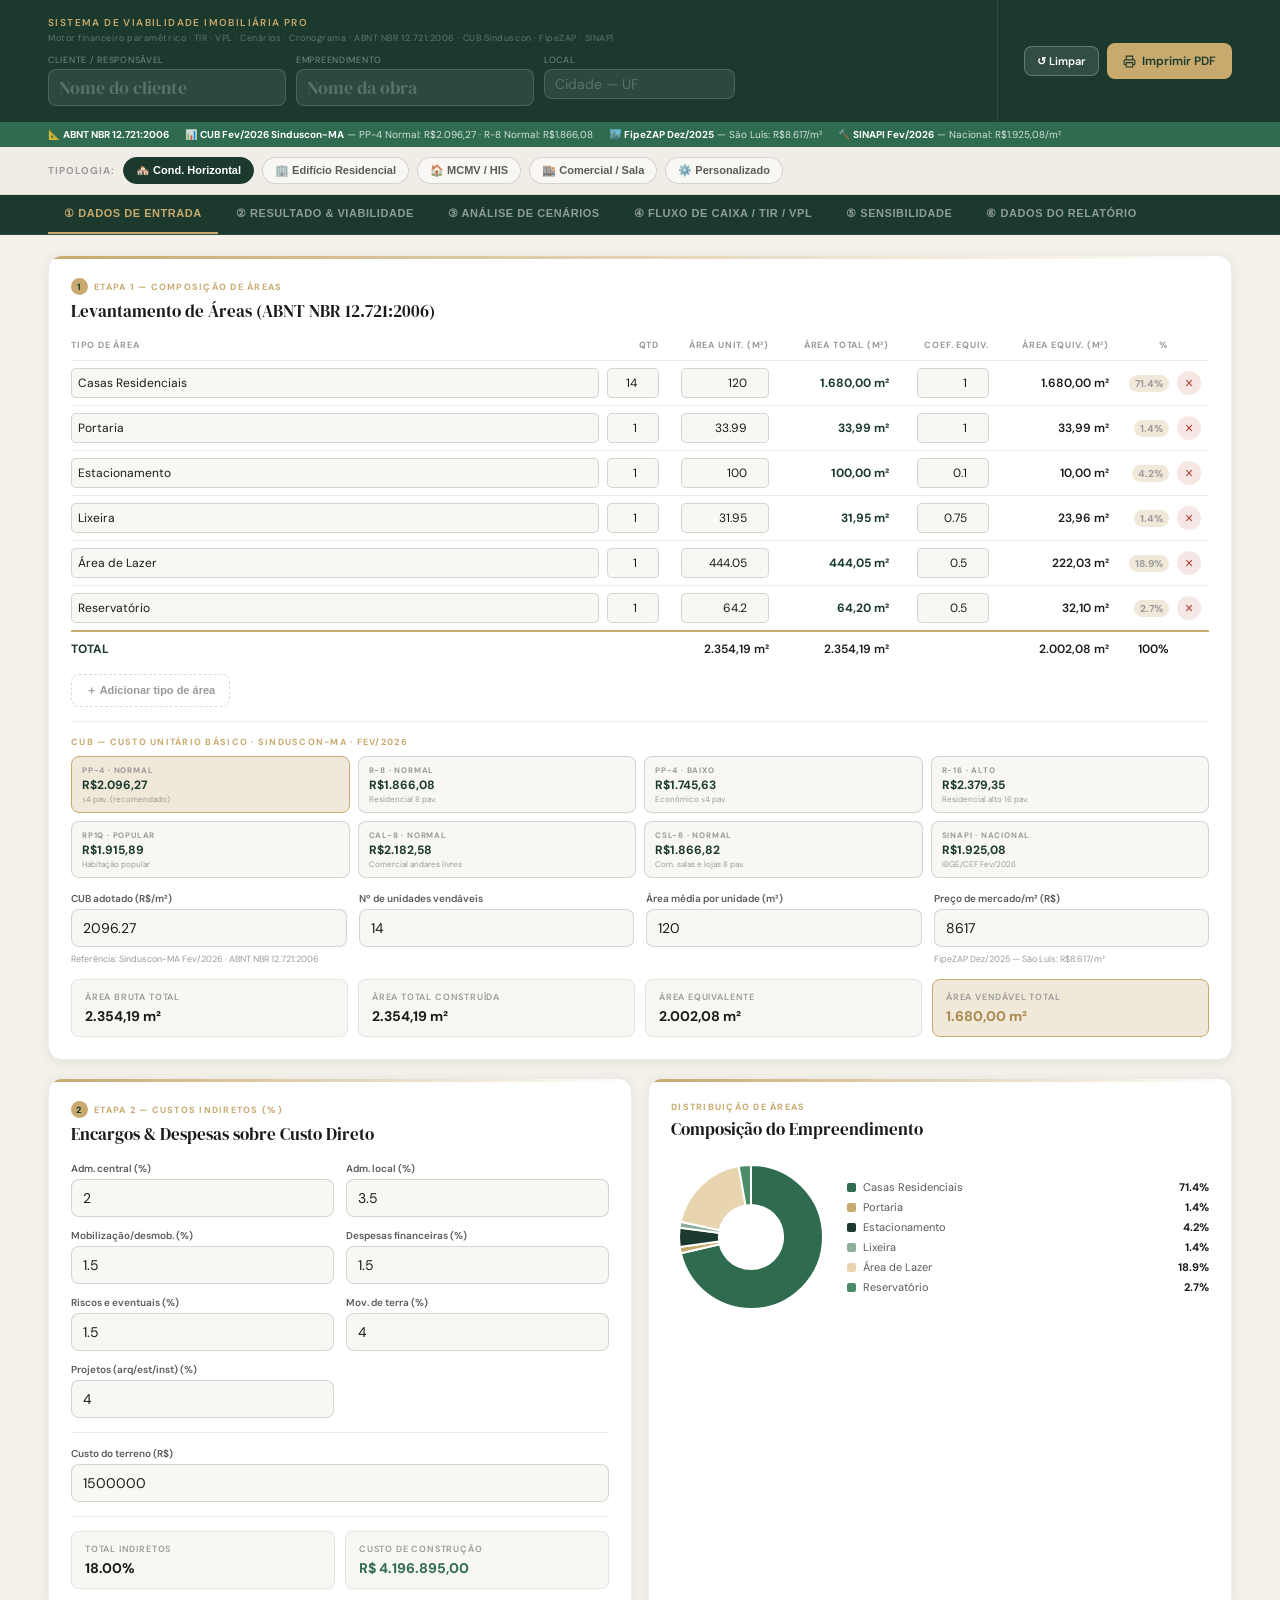
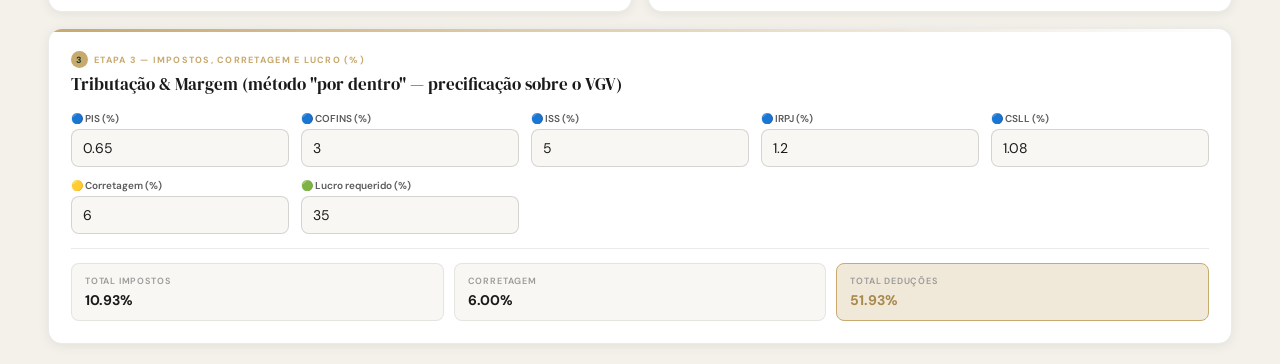
==== apps/viabilidade-imobiliaria.html @ 5641e6f8 "feat: add landing page with app selector and Viabilidade Imobiliária PRO - index.html: landing page " ====
<!DOCTYPE html>
<html lang="pt-BR">
<head>
<meta charset="UTF-8">
<meta name="viewport" content="width=device-width, initial-scale=1.0">
<title>Viabilidade Imobiliária PRO — CUB/Sinduscon</title>
<link href="https://fonts.googleapis.com/css2?family=DM+Serif+Display&family=DM+Sans:wght@300;400;500;600;700&display=swap" rel="stylesheet">
<style>
/* =========================================================
   VARIÁVEIS GLOBAIS
   ========================================================= */
:root{
  --bg:#F4F1EB;--surface:#FFF;--surface2:#F9F7F3;--surface3:#F0EDE6;
  --accent:#1B3A2D;--accent2:#2E6B4F;--accent3:#4A8C68;
  --gold:#C8A96E;--gold-light:#F0E8D8;--gold-dark:#A8894E;
  --text:#1A1A1A;--text2:#5A5A5A;--text3:#9A9A9A;
  --border:rgba(0,0,0,0.08);--border2:rgba(0,0,0,0.14);
  --success:#2E6B4F;--danger:#B03A2E;--warn:#C47A2E;
  --radius:14px;--radius-sm:8px;--radius-xs:5px;
  --shadow:0 2px 12px rgba(0,0,0,0.07);
  --px:clamp(16px,4vw,48px);
}

/* =========================================================
   RESET & BASE
   ========================================================= */
*{box-sizing:border-box;margin:0;padding:0;}
html{-webkit-text-size-adjust:100%;}
body{font-family:'DM Sans',sans-serif;background:var(--bg);color:var(--text);min-height:100vh;}
img,canvas{max-width:100%;}

/* =========================================================
   HEADER — responsivo
   ========================================================= */
.header{background:var(--accent);color:white;padding:0 var(--px);display:flex;align-items:stretch;justify-content:space-between;flex-wrap:wrap;gap:0;}
.header-left{display:flex;flex-direction:column;padding:16px 0;flex:1;min-width:0;}
.header-eyebrow{font-size:clamp(9px,1.5vw,10px);font-weight:600;letter-spacing:.14em;text-transform:uppercase;color:var(--gold);margin-bottom:3px;}
.header-subline{font-size:9px;color:rgba(255,255,255,.3);letter-spacing:.06em;margin-bottom:10px;white-space:nowrap;overflow:hidden;text-overflow:ellipsis;}
.header-fields{display:flex;gap:10px;flex-wrap:wrap;}
.header-field{display:flex;flex-direction:column;gap:3px;min-width:0;}
.header-field label{font-size:9px;color:rgba(255,255,255,.4);letter-spacing:.08em;text-transform:uppercase;}
.header-input{background:rgba(255,255,255,.08);border:1px solid rgba(255,255,255,.15);border-radius:var(--radius-sm);padding:5px 10px;font-family:'DM Serif Display',serif;font-size:clamp(14px,2.5vw,18px);color:white;width:100%;min-width:0;transition:all .15s;}
.header-input.small{font-family:'DM Sans',sans-serif;font-size:clamp(12px,1.8vw,14px);}
.header-input::placeholder{color:rgba(255,255,255,.22);}
.header-input:focus{outline:none;background:rgba(255,255,255,.13);border-color:var(--gold);}
.header-right{display:flex;align-items:center;gap:8px;padding:16px 0 16px clamp(12px,2vw,28px);border-left:1px solid rgba(255,255,255,.1);margin-left:clamp(12px,2vw,28px);flex-shrink:0;}

.btn{display:inline-flex;align-items:center;gap:6px;border:none;border-radius:var(--radius-sm);padding:10px 16px;font-family:'DM Sans',sans-serif;font-size:12px;font-weight:600;cursor:pointer;transition:opacity .15s;white-space:nowrap;}
.btn:hover{opacity:.85;}
.btn-gold{background:var(--gold);color:var(--accent);}
.btn-outline{background:rgba(255,255,255,.1);color:white;border:1px solid rgba(255,255,255,.25);}
.btn-sm{padding:7px 12px;font-size:11px;}

/* =========================================================
   NORMA BAR
   ========================================================= */
.norma-bar{background:var(--accent2);padding:6px var(--px);display:flex;gap:16px;flex-wrap:wrap;}
.norma-badge{font-size:clamp(9px,1.3vw,10px);color:rgba(255,255,255,.8);}
.norma-badge strong{color:white;}

/* =========================================================
   TIPOLOGIA BAR
   ========================================================= */
.tipologia-bar{background:var(--surface3);border-bottom:1px solid var(--border);padding:10px var(--px);display:flex;gap:8px;flex-wrap:wrap;align-items:center;}
.tipologia-label{font-size:10px;font-weight:700;letter-spacing:.1em;text-transform:uppercase;color:var(--text3);white-space:nowrap;}
.tipologia-btn{padding:6px 12px;border-radius:99px;font-size:11px;font-weight:600;border:1.5px solid var(--border2);background:var(--surface2);cursor:pointer;transition:all .15s;color:var(--text2);}
.tipologia-btn:hover{border-color:var(--gold);}
.tipologia-btn.active{background:var(--accent);color:white;border-color:var(--accent);}

/* =========================================================
   TABS — scrollável em mobile
   ========================================================= */
.tab-bar{background:var(--accent);display:flex;padding:0 var(--px);gap:2px;border-bottom:1px solid rgba(255,255,255,.08);overflow-x:auto;-webkit-overflow-scrolling:touch;scrollbar-width:none;}
.tab-bar::-webkit-scrollbar{display:none;}
.tab-btn{padding:12px 16px;font-size:11px;font-weight:600;letter-spacing:.05em;text-transform:uppercase;color:rgba(255,255,255,.5);border:none;background:none;cursor:pointer;border-bottom:2px solid transparent;transition:all .15s;white-space:nowrap;flex-shrink:0;}
.tab-btn:hover{color:rgba(255,255,255,.8);}
.tab-btn.active{color:var(--gold);border-bottom-color:var(--gold);}
.tab-panel{display:none;}.tab-panel.active{display:block;}

/* =========================================================
   MAIN & LAYOUT GRID — responsivo
   ========================================================= */
.main{padding:20px var(--px);max-width:1280px;margin:0 auto;}
.grid{display:grid;gap:16px;margin-bottom:16px;}
/* 2 colunas → 1 em mobile */
.g2{grid-template-columns:1fr 1fr;}
.g3{grid-template-columns:1fr 1fr 1fr;}
.g4{grid-template-columns:1fr 1fr 1fr 1fr;}

@media(max-width:900px){
  .g2,.g3,.g4{grid-template-columns:1fr;}
}
@media(min-width:600px) and (max-width:900px){
  .g2{grid-template-columns:1fr 1fr;}
  .g4{grid-template-columns:1fr 1fr;}
}

/* =========================================================
   CARDS
   ========================================================= */
.card{background:var(--surface);border-radius:var(--radius);border:1px solid var(--border);padding:clamp(14px,3vw,22px);position:relative;overflow:hidden;box-shadow:var(--shadow);}
.card::before{content:'';position:absolute;top:0;left:0;right:0;height:3px;background:linear-gradient(90deg,var(--gold),transparent);}
.card.accent-card{background:var(--accent);color:white;}
.card.accent-card::before{background:linear-gradient(90deg,var(--gold),rgba(200,169,110,.3));}
.card-tag{font-size:9px;font-weight:700;letter-spacing:.14em;text-transform:uppercase;color:var(--gold);margin-bottom:4px;display:flex;align-items:center;gap:6px;}
.card-title{font-family:'DM Serif Display',serif;font-size:clamp(15px,2.5vw,17px);color:var(--text);margin-bottom:16px;}
.card.accent-card .card-title{color:white;}
.step-dot{display:inline-flex;align-items:center;justify-content:center;width:17px;height:17px;border-radius:50%;background:var(--gold);color:var(--accent);font-size:9px;font-weight:800;flex-shrink:0;}

/* =========================================================
   CUB PICKER — 4 col → 2 col → 1 col
   ========================================================= */
.cub-grid{display:grid;grid-template-columns:repeat(4,1fr);gap:8px;margin-bottom:14px;}
@media(max-width:900px){.cub-grid{grid-template-columns:repeat(2,1fr);}}
@media(max-width:480px){.cub-grid{grid-template-columns:1fr 1fr;}}
.cub-opt{border:1.5px solid var(--border2);border-radius:var(--radius-sm);padding:8px 10px;cursor:pointer;transition:all .15s;background:var(--surface2);}
.cub-opt:hover{border-color:var(--gold);}
.cub-opt.sel{border-color:var(--gold);background:var(--gold-light);}
.cub-opt-lbl{font-size:8px;font-weight:700;letter-spacing:.1em;text-transform:uppercase;color:var(--text3);margin-bottom:2px;}
.cub-opt-val{font-size:12px;font-weight:700;color:var(--accent);}
.cub-opt-sub{font-size:8px;color:var(--text3);margin-top:1px;}

/* =========================================================
   FIELD GRIDS — responsivos
   ========================================================= */
.fgrid{display:grid;gap:12px;}
.fg2{grid-template-columns:1fr 1fr;}
.fg3{grid-template-columns:1fr 1fr 1fr;}
.fg4{grid-template-columns:1fr 1fr 1fr 1fr;}
.fg5{grid-template-columns:1fr 1fr 1fr 1fr 1fr;}
@media(max-width:900px){
  .fg3,.fg4,.fg5{grid-template-columns:1fr 1fr;}
}
@media(max-width:480px){
  .fg2,.fg3,.fg4,.fg5{grid-template-columns:1fr;}
}
.field{display:flex;flex-direction:column;gap:4px;}
.field label{font-size:10px;font-weight:600;color:var(--text2);}
.field input,.field select{height:38px;border:1px solid var(--border2);border-radius:var(--radius-sm);padding:0 11px;font-family:'DM Sans',sans-serif;font-size:14px;color:var(--text);background:var(--surface2);transition:border-color .15s;width:100%;}
.field input:focus,.field select:focus{outline:none;border-color:var(--gold);background:white;}
.field-note{font-size:9px;color:var(--text3);margin-top:2px;}
.field-note.warn{color:var(--warn);}

/* =========================================================
   TABLE — scroll horizontal em telas pequenas
   ========================================================= */
.tbl-wrap{overflow-x:auto;-webkit-overflow-scrolling:touch;}
.tbl{width:100%;border-collapse:collapse;font-size:12px;min-width:540px;}
.tbl th{font-size:9px;font-weight:700;letter-spacing:.09em;text-transform:uppercase;color:var(--text3);padding:0 8px 9px 0;text-align:left;border-bottom:1px solid var(--border);}
.tbl th.r{text-align:right;}
.tbl td{padding:7px 8px 7px 0;border-bottom:1px solid var(--border);vertical-align:middle;color:var(--text2);}
.tbl tr:last-child td{border-bottom:none;}
.tbl td.r{text-align:right;font-weight:600;color:var(--text);}
.tbl tfoot td{font-weight:700;color:var(--accent);border-top:2px solid var(--gold);padding-top:9px;}
.pav-inp{height:30px;border:1px solid var(--border2);border-radius:var(--radius-xs);padding:0 6px;font-family:'DM Sans',sans-serif;font-size:12px;color:var(--text);background:var(--surface2);width:100%;text-align:right;}
.pav-inp:focus{outline:none;border-color:var(--gold);background:white;}
.del-btn{width:24px;height:24px;border-radius:50%;border:none;background:rgba(176,58,46,.12);color:var(--danger);cursor:pointer;font-size:14px;display:inline-flex;align-items:center;justify-content:center;transition:background .15s;flex-shrink:0;}
.del-btn:hover{background:rgba(176,58,46,.25);}
.add-row-btn{margin-top:10px;padding:8px 14px;border:1px dashed var(--border2);border-radius:var(--radius-sm);background:none;cursor:pointer;font-size:11px;font-weight:600;color:var(--text3);transition:all .15s;display:inline-flex;align-items:center;gap:6px;}
.add-row-btn:hover{border-color:var(--gold);color:var(--gold);}

/* =========================================================
   METRICS — grade responsiva
   ========================================================= */
.pct-tag{font-size:10px;font-weight:700;color:var(--text3);background:var(--gold-light);padding:2px 6px;border-radius:99px;display:inline-block;}
.mrow{display:grid;gap:10px;}
.m2{grid-template-columns:repeat(2,1fr);}
.m3{grid-template-columns:repeat(3,1fr);}
.m4{grid-template-columns:repeat(4,1fr);}
.m5{grid-template-columns:repeat(5,1fr);}
@media(max-width:900px){
  .m4,.m5{grid-template-columns:repeat(2,1fr);}
  .m3{grid-template-columns:repeat(2,1fr);}
}
@media(max-width:480px){
  .m2,.m3,.m4,.m5{grid-template-columns:1fr 1fr;}
}
.metric{background:var(--surface2);border-radius:var(--radius-sm);border:1px solid var(--border);padding:11px 13px;}
.metric.hi{background:var(--gold-light);border-color:var(--gold);}
.metric-lbl{font-size:9px;font-weight:600;color:var(--text3);text-transform:uppercase;letter-spacing:.09em;margin-bottom:4px;}
.metric-val{font-size:clamp(14px,2.5vw,17px);font-weight:700;color:var(--text);}
.metric-val.green{color:var(--success);}
.metric-val.red{color:var(--danger);}
.metric-val.gold{color:var(--gold-dark);}
.metric-val.sm{font-size:clamp(12px,2vw,14px);}
.metric-sub{font-size:10px;color:var(--text3);margin-top:3px;}

/* =========================================================
   RESULT LINES
   ========================================================= */
.rlines{display:flex;flex-direction:column;}
.rline{display:flex;justify-content:space-between;align-items:baseline;padding:8px 0;border-bottom:1px solid var(--border);font-size:12px;gap:8px;}
.rline:last-child{border-bottom:none;}
.rline .lbl{color:var(--text2);flex:1;}
.rline .val{font-weight:600;color:var(--text);white-space:nowrap;}
.rline.strong .lbl{font-weight:700;color:var(--text);font-size:13px;}
.rline.strong .val{font-size:14px;color:var(--accent);}
.rline.final .lbl{font-weight:800;color:var(--accent);font-size:13px;}
.rline.final .val{font-size:clamp(14px,2.5vw,17px);font-weight:800;color:var(--accent);}
.rline.indent .lbl{padding-left:14px;color:var(--text3);font-size:11px;}
.rline.indent .val{color:var(--text3);font-size:11px;font-weight:500;}

/* =========================================================
   VIABILITY STRIP
   ========================================================= */
.viavel{border-radius:var(--radius-sm);padding:12px 14px;display:flex;align-items:center;justify-content:space-between;margin-top:12px;gap:8px;flex-wrap:wrap;}
.viavel.yes{background:#E8F5EE;border:1.5px solid #A3D4B5;}
.viavel.no{background:#FDEEEC;border:1.5px solid #E8B5AF;}
.viavel .vlbl{font-size:13px;font-weight:700;}
.viavel.yes .vlbl{color:var(--success);}
.viavel.no .vlbl{color:var(--danger);}
.viavel .vval{font-size:clamp(14px,2.5vw,17px);font-weight:800;white-space:nowrap;}
.viavel.yes .vval{color:var(--success);}
.viavel.no .vval{color:var(--danger);}

/* =========================================================
   CENÁRIOS
   ========================================================= */
.scenario-grid{display:grid;grid-template-columns:1fr 1fr 1fr;gap:12px;margin-top:14px;}
@media(max-width:700px){.scenario-grid{grid-template-columns:1fr;}}
.sc-card{border-radius:var(--radius-sm);padding:14px;border:1.5px solid var(--border);}
.sc-card.opt{background:#E8F5EE;border-color:#A3D4B5;}
.sc-card.real{background:var(--gold-light);border-color:var(--gold);}
.sc-card.pess{background:#FDEEEC;border-color:#E8B5AF;}
.sc-title{font-size:9px;font-weight:800;letter-spacing:.12em;text-transform:uppercase;margin-bottom:8px;}
.sc-card.opt .sc-title{color:var(--success);}
.sc-card.real .sc-title{color:var(--gold-dark);}
.sc-card.pess .sc-title{color:var(--danger);}
.sc-row{display:flex;justify-content:space-between;font-size:11px;padding:4px 0;border-bottom:1px solid rgba(0,0,0,.06);gap:6px;}
.sc-row:last-child{border:none;}
.sc-row .sl{color:var(--text2);flex:1;}
.sc-row .sv{font-weight:600;white-space:nowrap;}
.sc-card.opt .sc-row .sv{color:var(--success);}
.sc-card.real .sc-row .sv{color:var(--gold-dark);}
.sc-card.pess .sc-row .sv{color:var(--danger);}

/* =========================================================
   CRONOGRAMA
   ========================================================= */
.crono-bar{display:flex;gap:0;height:28px;border-radius:var(--radius-sm);overflow:hidden;margin-bottom:6px;}
.crono-seg{display:flex;align-items:center;justify-content:center;font-size:9px;font-weight:700;color:white;transition:flex .3s;overflow:hidden;}
.crono-legend{display:flex;flex-wrap:wrap;gap:10px;margin-top:8px;}
.crono-item{display:flex;align-items:center;gap:5px;font-size:10px;color:var(--text2);}

/* =========================================================
   FLUXO CAIXA TABLE
   ========================================================= */
.fc-table{width:100%;border-collapse:collapse;font-size:11px;margin-top:10px;}
.fc-table th{font-size:9px;font-weight:700;text-transform:uppercase;letter-spacing:.06em;color:var(--text3);padding:5px 8px;border-bottom:2px solid var(--border);text-align:right;}
.fc-table th:first-child{text-align:left;}
.fc-table td{padding:5px 8px;border-bottom:1px solid var(--border);text-align:right;color:var(--text2);}
.fc-table td:first-child{text-align:left;font-weight:600;color:var(--text);}
.fc-table td.pos{color:var(--success);font-weight:700;}
.fc-table td.neg{color:var(--danger);}
.fc-table tfoot td{font-weight:700;color:var(--accent);border-top:2px solid var(--gold);}

/* =========================================================
   KPI ROW — TIR/VPL
   ========================================================= */
.kpi-row{display:grid;grid-template-columns:repeat(5,1fr);gap:10px;margin-top:14px;}
@media(max-width:900px){.kpi-row{grid-template-columns:repeat(2,1fr);}}
@media(max-width:480px){.kpi-row{grid-template-columns:1fr 1fr;}}
.kpi{background:var(--surface2);border:1px solid var(--border);border-radius:var(--radius-sm);padding:12px 14px;}
.kpi-label{font-size:9px;font-weight:700;text-transform:uppercase;letter-spacing:.09em;color:var(--text3);margin-bottom:4px;}
.kpi-val{font-size:clamp(16px,2.8vw,20px);font-weight:800;color:var(--accent);}
.kpi-val.green{color:var(--success);}
.kpi-val.red{color:var(--danger);}
.kpi-sub{font-size:10px;color:var(--text3);margin-top:2px;}

/* =========================================================
   MERCADO BOX
   ========================================================= */
.mkt-box{background:var(--gold-light);border:1px solid var(--gold);border-radius:var(--radius-sm);padding:10px 13px;margin-top:12px;font-size:11px;color:var(--accent);line-height:1.6;}

/* =========================================================
   DIVIDER / SIG / SENSIB
   ========================================================= */
.div{height:1px;background:var(--border);margin:14px 0;}
.sig-grid{display:grid;grid-template-columns:1fr 1fr 1fr;gap:14px;align-items:end;}
@media(max-width:700px){.sig-grid{grid-template-columns:1fr;}}
.sig-note{font-size:10px;color:var(--text3);margin-top:10px;line-height:1.6;}
.sens-wrap{overflow-x:auto;-webkit-overflow-scrolling:touch;}
.sens-table{width:100%;border-collapse:collapse;font-size:11px;min-width:600px;}
.sens-table th{background:var(--accent);color:white;padding:7px 10px;text-align:center;font-size:9px;letter-spacing:.05em;text-transform:uppercase;}
.sens-table th:first-child{text-align:left;}
.sens-table td{padding:6px 10px;border-bottom:1px solid var(--border);text-align:center;}
.sens-table td:first-child{text-align:left;font-weight:600;color:var(--text);}
.sens-table .cell-pos{color:var(--success);font-weight:700;}
.sens-table .cell-neg{color:var(--danger);font-weight:700;}
.sens-table .cell-neu{color:var(--gold-dark);font-weight:700;}

/* =========================================================
   PIECHAR container — responsivo
   ========================================================= */
.pie-wrap{display:flex;gap:16px;align-items:center;flex-wrap:wrap;}
.pie-wrap canvas{flex-shrink:0;max-width:160px;max-height:160px;}
.pie-legend{display:flex;flex-direction:column;gap:6px;flex:1;min-width:120px;font-size:11px;}

/* =========================================================
   SCREEN — esconder PDF
   ========================================================= */
.pdf-only{display:none;}

/* =========================================================
   ██████  PRINT / PDF  ██████
   Estrutura organizada por seção, sem quebras indesejadas
   ========================================================= */
@media print{
  *{
    -webkit-print-color-adjust:exact!important;
    print-color-adjust:exact!important;
  }

  /* Página A4 com margens seguras */
  @page{
    size:A4 portrait;
    margin:12mm 14mm 14mm 14mm;
  }
  /* Primeira página (capa) sem margem */
  @page:first{
    margin:0;
  }

  /* Ocultar tudo que não é PDF */
  body{background:white;margin:0;padding:0;}
  .no-print,
  .tab-bar,.tipologia-bar,.norma-bar,
  .header,.main{display:none!important;}

  /* Mostrar apenas o relatório */
  .pdf-only{
    display:block!important;
    font-family:'DM Sans',sans-serif;
    color:#1A1A1A;
    font-size:10.5pt;
    line-height:1.45;
  }

  /* ---- REGRAS ANTI-QUEBRA ---- */
  /* Nunca quebrar dentro destes blocos */
  table,
  .pdf-viavel,
  .pdf-mkt,
  .pdf-sig,
  .pdf-sec-h,
  .pdf-sc-c,
  .pdf-metric{
    page-break-inside:avoid;
    break-inside:avoid;
  }
  /* Cabeçalho de tabela repete em quebra de página */
  thead{display:table-header-group;}
  /* Evita linha solitária no início/fim de bloco de texto */
  p{orphans:3;widows:3;}
  /* Manter seção junto com seu conteúdo */
  .pdf-sec-keep{page-break-inside:avoid;break-inside:avoid;}
  /* Forçar nova página apenas onde marcado */
  .pdf-pb{page-break-before:always;break-before:page;}
  /* Nunca quebrar imediatamente após heading */
  .pdf-sec-h,.pdf-sec-tag{page-break-after:avoid;break-after:avoid;}

  /* ---- CAPA ---- */
  .pdf-cover{
    background:#1B3A2D!important;
    width:210mm;height:297mm;
    padding:52px 48px 40px;
    display:flex;flex-direction:column;justify-content:space-between;
    page-break-after:always;break-after:page;
  }
  .pdf-eye{font-size:8pt;font-weight:700;letter-spacing:.18em;text-transform:uppercase;color:#C8A96E;margin-bottom:40px;}
  .pdf-h1{font-family:'DM Serif Display',serif;font-size:38pt;color:white;line-height:1.1;margin-bottom:10px;word-break:break-word;}
  .pdf-sub{font-size:16pt;color:rgba(255,255,255,.5);margin-bottom:4px;}
  .pdf-loc{font-size:11pt;color:rgba(255,255,255,.3);}
  .pdf-div{height:1px;background:rgba(255,255,255,.15);margin:32px 0;}
  .pdf-meta{display:grid;grid-template-columns:1fr 1fr 1fr;gap:18px;}
  .pdf-meta-lbl{font-size:7.5pt;letter-spacing:.12em;text-transform:uppercase;color:rgba(255,255,255,.3);margin-bottom:4px;}
  .pdf-meta-val{font-size:13pt;font-weight:700;color:white;}
  .pdf-bot{border-top:1px solid rgba(255,255,255,.12);padding-top:16px;display:flex;justify-content:space-between;align-items:flex-end;}
  .pdf-bot-lbl{font-size:7.5pt;letter-spacing:.1em;text-transform:uppercase;color:rgba(255,255,255,.28);margin-bottom:3px;}
  .pdf-bot-val{font-size:11pt;color:rgba(255,255,255,.65);}
  .pdf-norma{font-size:7.5pt;color:rgba(200,169,110,.6);margin-top:6px;}

  /* ---- CORPO DAS PÁGINAS ---- */
  .pdf-body{padding:0;}  /* margens gerenciadas pelo @page */

  .pdf-bh{
    display:flex;justify-content:space-between;align-items:center;
    margin-bottom:20px;padding-bottom:8px;
    border-bottom:1px solid #E8E0D0;
    page-break-inside:avoid;break-inside:avoid;
  }
  .pdf-bh-l{font-size:8pt;color:#9A9A9A;}
  .pdf-bh-r{font-size:8pt;color:#C8A96E;font-weight:700;}

  /* ---- SEÇÕES ---- */
  .pdf-sec-tag{
    font-size:7.5pt;font-weight:700;letter-spacing:.18em;
    text-transform:uppercase;color:#C8A96E;margin-bottom:2px;
    margin-top:18px;
  }
  .pdf-sec-h{
    font-family:'DM Serif Display',serif;font-size:15pt;color:#1B3A2D;
    margin-bottom:10px;border-bottom:2px solid #C8A96E;padding-bottom:5px;
  }
  .pdf-nar{font-size:10pt;line-height:1.72;color:#3A3A3A;margin-bottom:12px;text-align:justify;}
  .pdf-nar p{margin-bottom:6px;}
  .pdf-nar strong{color:#1B3A2D;font-weight:700;}

  /* ---- TABELAS PDF ---- */
  .pdf-tbl{
    width:100%;border-collapse:collapse;
    margin-bottom:14px;font-size:9.5pt;
    page-break-inside:auto;
  }
  .pdf-tbl th{
    background:#1B3A2D!important;color:white;
    padding:5px 8px;text-align:left;font-weight:600;font-size:8.5pt;
  }
  .pdf-tbl th.r{text-align:right;}
  .pdf-tbl td{padding:5px 8px;border-bottom:1px solid #EBEBEB;color:#3A3A3A;}
  .pdf-tbl td.r{text-align:right;font-weight:600;}
  .pdf-tbl tr:nth-child(even) td{background:#F9F7F3!important;}
  .pdf-tbl tfoot td{
    background:#F0E8D8!important;font-weight:800;color:#1B3A2D;
    font-size:10pt;border-top:2px solid #C8A96E;
    page-break-inside:avoid;break-inside:avoid;
  }
  /* Garante que thead e tfoot não ficam sozinhos */
  .pdf-tbl tr{page-break-inside:avoid;break-inside:avoid;}

  /* ---- MÉTRICAS PDF ---- */
  .pdf-mrow{display:grid;gap:7px;margin-bottom:12px;}
  .pdf-m2{grid-template-columns:repeat(2,1fr);}
  .pdf-m3{grid-template-columns:repeat(3,1fr);}
  .pdf-m4{grid-template-columns:repeat(4,1fr);}
  .pdf-metric{
    background:#F9F7F3!important;border:1px solid #E8E0D0;
    border-radius:5px;padding:8px 11px;
    page-break-inside:avoid;break-inside:avoid;
  }
  .pdf-metric-lbl{font-size:7.5pt;text-transform:uppercase;letter-spacing:.09em;color:#9A9A9A;margin-bottom:2px;}
  .pdf-metric-val{font-size:12pt;font-weight:700;color:#1B3A2D;}
  .pdf-metric-val.green{color:#2E6B4F;}
  .pdf-metric-val.red{color:#B03A2E;}

  /* ---- LAYOUT 2 COLUNAS (indiretos + gráfico) ---- */
  .pdf-2col{
    display:grid;grid-template-columns:1fr 1fr;gap:18px;
    margin-bottom:14px;
    page-break-inside:avoid;break-inside:avoid;
  }

  /* ---- RESULT LINES PDF ---- */
  .pdf-rline{display:flex;justify-content:space-between;padding:5px 0;border-bottom:1px solid #EBEBEB;font-size:10pt;gap:8px;}
  .pdf-rline:last-child{border:none;}
  .pdf-rline .l{color:#5A5A5A;flex:1;}
  .pdf-rline .v{font-weight:700;color:#1A1A1A;white-space:nowrap;}
  .pdf-rline.bold .l{font-weight:700;color:#1B3A2D;font-size:11pt;}
  .pdf-rline.bold .v{font-size:12pt;color:#1B3A2D;}

  /* ---- VIABILIDADE ---- */
  .pdf-viavel{
    border-radius:7px;padding:13px 18px;margin:14px 0;
    page-break-inside:avoid;break-inside:avoid;
  }
  .pdf-viavel.yes{background:#E8F5EE!important;border:1.5px solid #A3D4B5;}
  .pdf-viavel.no{background:#FDEEEC!important;border:1.5px solid #E8B5AF;}
  .pdf-vh{font-size:12pt;font-weight:800;margin-bottom:7px;}
  .pdf-viavel.yes .pdf-vh{color:#1B5E3A;}
  .pdf-viavel.no .pdf-vh{color:#8B2515;}
  .pdf-vb{font-size:10pt;line-height:1.65;}
  .pdf-viavel.yes .pdf-vb{color:#2E5C40;}
  .pdf-viavel.no .pdf-vb{color:#7A2215;}

  /* ---- MERCADO BOX PDF ---- */
  .pdf-mkt{
    background:#F0E8D8!important;border:1px solid #C8A96E;
    border-radius:5px;padding:10px 13px;margin:10px 0;
    font-size:9.5pt;color:#1B3A2D;line-height:1.6;
    page-break-inside:avoid;break-inside:avoid;
  }

  /* ---- CENÁRIOS PDF ---- */
  .pdf-sc{
    display:grid;grid-template-columns:1fr 1fr 1fr;gap:9px;
    margin-bottom:14px;
    page-break-inside:avoid;break-inside:avoid;
  }
  .pdf-sc-c{border-radius:5px;padding:9px 11px;page-break-inside:avoid;break-inside:avoid;}
  .pdf-sc-c.opt{background:#E8F5EE!important;border:1px solid #A3D4B5;}
  .pdf-sc-c.real{background:#F0E8D8!important;border:1px solid #C8A96E;}
  .pdf-sc-c.pess{background:#FDEEEC!important;border:1px solid #E8B5AF;}
  .pdf-sc-t{font-size:7.5pt;font-weight:800;letter-spacing:.1em;text-transform:uppercase;margin-bottom:6px;}
  .pdf-sc-c.opt .pdf-sc-t{color:#1B5E3A;}
  .pdf-sc-c.real .pdf-sc-t{color:#A8894E;}
  .pdf-sc-c.pess .pdf-sc-t{color:#8B2515;}
  .pdf-sc-r{display:flex;justify-content:space-between;font-size:9pt;padding:3px 0;border-bottom:1px solid rgba(0,0,0,.06);gap:6px;}
  .pdf-sc-r:last-child{border:none;}
  .pdf-sc-r span:last-child{font-weight:700;white-space:nowrap;}

  /* ---- ASSINATURAS ---- */
  .pdf-sig{
    margin-top:36px;padding-top:24px;border-top:1px solid #E0E0E0;
    page-break-inside:avoid;break-inside:avoid;
  }
  .pdf-sig-grid{display:grid;grid-template-columns:1fr 1fr 1fr;gap:28px;}
  .pdf-sig-blk{text-align:center;}
  .pdf-sig-title{font-size:7.5pt;letter-spacing:.12em;text-transform:uppercase;color:#9A9A9A;margin-bottom:44px;}
  .pdf-sig-line{height:1px;background:#1B3A2D!important;margin-bottom:6px;}
  .pdf-sig-name{font-size:10pt;font-weight:700;color:#1B3A2D;}
  .pdf-sig-role{font-size:8.5pt;color:#9A9A9A;margin-top:1px;}
  .pdf-footer{margin-top:16px;font-size:7.5pt;color:#AAAAAA;text-align:center;line-height:1.55;}
  .pdf-norma-footer{margin-top:6px;font-size:7.5pt;color:#C8A96E;text-align:center;font-style:italic;}
}
</style>
</head>
<body>

<!-- ===== HEADER ===== -->
<div class="header no-print">
  <div class="header-left">
    <div class="header-eyebrow">Sistema de Viabilidade Imobiliária PRO</div>
    <div class="header-subline">Motor financeiro paramétrico · TIR · VPL · Cenários · Cronograma · ABNT NBR 12.721:2006 · CUB Sinduscon · FipeZAP · SINAPI</div>
    <div class="header-fields">
      <div class="header-field">
        <label>Cliente / Responsável</label>
        <input class="header-input" id="h-cliente" type="text" placeholder="Nome do cliente" oninput="render()">
      </div>
      <div class="header-field">
        <label>Empreendimento</label>
        <input class="header-input" id="h-obra" type="text" placeholder="Nome da obra" oninput="render()">
      </div>
      <div class="header-field">
        <label>Local</label>
        <input class="header-input small" id="h-local" type="text" placeholder="Cidade — UF" oninput="render()">
      </div>
    </div>
  </div>
  <div class="header-right">
    <button class="btn btn-outline btn-sm" onclick="resetarTipologia()">↺ Limpar</button>
    <button class="btn btn-gold" onclick="window.print()">
      <svg width="13" height="13" fill="none" viewBox="0 0 24 24" stroke="currentColor" stroke-width="2"><path d="M6 9V2h12v7M6 18H4a2 2 0 01-2-2v-5a2 2 0 012-2h16a2 2 0 012 2v5a2 2 0 01-2 2h-2M6 14h12v8H6z"/></svg>
      Imprimir PDF
    </button>
  </div>
</div>

<!-- NORMA BAR -->
<div class="norma-bar no-print">
  <span class="norma-badge">📐 <strong>ABNT NBR 12.721:2006</strong></span>
  <span class="norma-badge">📊 <strong>CUB Fev/2026 Sinduscon-MA</strong> — PP-4 Normal: R$2.096,27 · R-8 Normal: R$1.866,08</span>
  <span class="norma-badge">🏙️ <strong>FipeZAP Dez/2025</strong> — São Luís: R$8.617/m²</span>
  <span class="norma-badge">🔨 <strong>SINAPI Fev/2026</strong> — Nacional: R$1.925,08/m²</span>
</div>

<!-- TIPOLOGIA BAR -->
<div class="tipologia-bar no-print">
  <span class="tipologia-label">Tipologia:</span>
  <button class="tipologia-btn active" id="tip-btn-condhoriz" onclick="carregarTipologia('condhoriz')">🏘️ Cond. Horizontal </button>
  <button class="tipologia-btn" id="tip-btn-vertical" onclick="carregarTipologia('vertical')">🏢 Edifício Residencial</button>
  <button class="tipologia-btn" id="tip-btn-mcmv" onclick="carregarTipologia('mcmv')">🏠 MCMV / HIS</button>
  <button class="tipologia-btn" id="tip-btn-comercial" onclick="carregarTipologia('comercial')">🏬 Comercial / Sala</button>
  <button class="tipologia-btn" id="tip-btn-custom" onclick="carregarTipologia('custom')">⚙️ Personalizado</button>
</div>

<!-- TABS -->
<div class="tab-bar no-print">
  <button class="tab-btn active" onclick="showTab('tab-entrada')">① Dados de Entrada</button>
  <button class="tab-btn" onclick="showTab('tab-resultado')">② Resultado &amp; Viabilidade</button>
  <button class="tab-btn" onclick="showTab('tab-cenarios')">③ Análise de Cenários</button>
  <button class="tab-btn" onclick="showTab('tab-fluxo')">④ Fluxo de Caixa / TIR / VPL</button>
  <button class="tab-btn" onclick="showTab('tab-sensib')">⑤ Sensibilidade</button>
  <button class="tab-btn" onclick="showTab('tab-sig')">⑥ Dados do Relatório</button>
</div>

<!-- ============================= TAB 1 — ENTRADA ============================= -->
<div class="tab-panel active" id="tab-entrada">
<div class="main">

  <!-- ETAPA 1 -->
  <div class="card" style="margin-bottom:18px;">
    <div class="card-tag"><span class="step-dot">1</span>Etapa 1 — Composição de Áreas</div>
    <div class="card-title">Levantamento de Áreas (ABNT NBR 12.721:2006)</div>
    <div class="tbl-wrap">
    <table class="tbl" id="pav-table">
      <thead><tr>
        <th>Tipo de Área</th>
        <th class="r" style="width:60px">Qtd</th>
        <th class="r" style="width:110px">Área Unit. (m²)</th>
        <th class="r" style="width:120px">Área Total (m²)</th>
        <th class="r" style="width:100px">Coef. Equiv.</th>
        <th class="r" style="width:120px">Área Equiv. (m²)</th>
        <th class="r" style="width:60px">%</th>
        <th style="width:30px"></th>
      </tr></thead>
      <tbody id="pav-tbody"></tbody>
      <tfoot>
        <tr>
          <td><strong>TOTAL</strong></td>
          <td></td>
          <td class="r" id="ft-area-bruta">—</td>
          <td class="r" id="ft-area-total">—</td>
          <td></td>
          <td class="r" id="ft-area-equiv">—</td>
          <td class="r">100%</td>
          <td></td>
        </tr>
      </tfoot>
    </table>
    </div>
    <button class="add-row-btn" onclick="addPavRow()">＋ Adicionar tipo de área</button>
    <div class="div"></div>
    <!-- CUB -->
    <div class="card-tag" style="margin-bottom:8px;">CUB — Custo Unitário Básico · Sinduscon-MA · Fev/2026</div>
    <div class="cub-grid" id="cub-grid">
      <div class="cub-opt sel" data-val="2096.27" onclick="selCUB(this)"><div class="cub-opt-lbl">PP-4 · Normal</div><div class="cub-opt-val">R$2.096,27</div><div class="cub-opt-sub">≤4 pav. (recomendado)</div></div>
      <div class="cub-opt" data-val="1866.08" onclick="selCUB(this)"><div class="cub-opt-lbl">R-8 · Normal</div><div class="cub-opt-val">R$1.866,08</div><div class="cub-opt-sub">Residencial 8 pav.</div></div>
      <div class="cub-opt" data-val="1745.63" onclick="selCUB(this)"><div class="cub-opt-lbl">PP-4 · Baixo</div><div class="cub-opt-val">R$1.745,63</div><div class="cub-opt-sub">Econômico ≤4 pav.</div></div>
      <div class="cub-opt" data-val="2379.35" onclick="selCUB(this)"><div class="cub-opt-lbl">R-16 · Alto</div><div class="cub-opt-val">R$2.379,35</div><div class="cub-opt-sub">Residencial alto 16 pav.</div></div>
      <div class="cub-opt" data-val="1915.89" onclick="selCUB(this)"><div class="cub-opt-lbl">RP1Q · Popular</div><div class="cub-opt-val">R$1.915,89</div><div class="cub-opt-sub">Habitação popular</div></div>
      <div class="cub-opt" data-val="2182.58" onclick="selCUB(this)"><div class="cub-opt-lbl">CAL-8 · Normal</div><div class="cub-opt-val">R$2.182,58</div><div class="cub-opt-sub">Comercial andares livres</div></div>
      <div class="cub-opt" data-val="1866.82" onclick="selCUB(this)"><div class="cub-opt-lbl">CSL-8 · Normal</div><div class="cub-opt-val">R$1.866,82</div><div class="cub-opt-sub">Com. salas e lojas 8 pav.</div></div>
      <div class="cub-opt" data-val="1925.08" onclick="selCUB(this)"><div class="cub-opt-lbl">SINAPI · Nacional</div><div class="cub-opt-val">R$1.925,08</div><div class="cub-opt-sub">IBGE/CEF Fev/2026</div></div>
    </div>
    <div class="fgrid fg4" style="margin-bottom:14px;">
      <div class="field">
        <label>CUB adotado (R$/m²)</label>
        <input type="number" id="cub" value="2096.27" min="1" step="0.01" oninput="render()">
        <div class="field-note">Referência: Sinduscon-MA Fev/2026 · ABNT NBR 12.721:2006</div>
      </div>
      <div class="field">
        <label>Nº de unidades vendáveis</label>
        <input type="number" id="qtd-apts" value="14" min="1" oninput="render()">
      </div>
      <div class="field">
        <label>Área média por unidade (m²)</label>
        <input type="number" id="area-apt" value="120" min="1" oninput="render()">
      </div>
      <div class="field">
        <label>Preço de mercado/m² (R$)</label>
        <input type="number" id="preco-mercado" value="8617" min="1" oninput="render()">
        <div class="field-note">FipeZAP Dez/2025 — São Luís: R$8.617/m²</div>
      </div>
    </div>
    <div class="mrow m4">
      <div class="metric"><div class="metric-lbl">Área bruta total</div><div class="metric-val sm" id="r-area-bruta">—</div></div>
      <div class="metric"><div class="metric-lbl">Área total construída</div><div class="metric-val sm" id="r-area-total">—</div></div>
      <div class="metric"><div class="metric-lbl">Área equivalente</div><div class="metric-val sm" id="r-area-equiv">—</div></div>
      <div class="metric hi"><div class="metric-lbl">Área vendável total</div><div class="metric-val sm gold" id="r-area-vend">—</div></div>
    </div>
  </div>

  <!-- ETAPA 2 -->
  <div class="grid g2">
    <div class="card">
      <div class="card-tag"><span class="step-dot">2</span>Etapa 2 — Custos Indiretos (%)</div>
      <div class="card-title">Encargos &amp; Despesas sobre Custo Direto</div>
      <div class="fgrid fg2" id="indiretos-grid"></div>
      <div class="div"></div>
      <div class="field">
        <label>Custo do terreno (R$)</label>
        <input type="number" id="terreno" value="1500000" min="0" oninput="render()">
      </div>
      <div class="div"></div>
      <div class="mrow m2">
        <div class="metric"><div class="metric-lbl">Total indiretos</div><div class="metric-val sm" id="r-pct-ind">—</div></div>
        <div class="metric"><div class="metric-lbl">Custo de construção</div><div class="metric-val sm green" id="r-custo-constr">—</div></div>
      </div>
    </div>
    <div class="card">
      <div class="card-tag">Distribuição de Áreas</div>
      <div class="card-title">Composição do Empreendimento</div>
      <div class="pie-wrap">
        <canvas id="pie-chart" width="160" height="160"></canvas>
        <div id="chart-legend" class="pie-legend"></div>
      </div>
    </div>
  </div>

  <!-- ETAPA 3 -->
  <div class="card" style="margin-bottom:0;">
    <div class="card-tag"><span class="step-dot">3</span>Etapa 3 — Impostos, Corretagem e Lucro (%)</div>
    <div class="card-title">Tributação &amp; Margem (método "por dentro" — precificação sobre o VGV)</div>
    <div class="fgrid fg5" id="impostos-grid"></div>
    <div class="div"></div>
    <div class="mrow m3">
      <div class="metric"><div class="metric-lbl">Total impostos</div><div class="metric-val sm" id="r-pct-imp">—</div></div>
      <div class="metric"><div class="metric-lbl">Corretagem</div><div class="metric-val sm" id="r-pct-cor">—</div></div>
      <div class="metric hi"><div class="metric-lbl">Total deduções</div><div class="metric-val sm gold" id="r-pct-ded">—</div></div>
    </div>
  </div>

</div>
</div>

<!-- ============================= TAB 2 — RESULTADO ============================= -->
<div class="tab-panel" id="tab-resultado">
<div class="main">
  <div class="grid g2" style="margin-bottom:18px;">
    <div class="card">
      <div class="card-tag">Resumo Financeiro</div>
      <div class="card-title">Composição do VGV</div>
      <div class="rlines">
        <div class="rline"><span class="lbl">Custo direto de construção</span><span class="val" id="s-constr">—</span></div>
        <div class="rline indent"><span class="lbl">↳ Área equiv. × CUB</span><span class="val" id="s-constr-det">—</span></div>
        <div class="rline"><span class="lbl">Custos indiretos</span><span class="val" id="s-indiretos">—</span></div>
        <div class="rline"><span class="lbl">Custo do terreno</span><span class="val" id="s-terreno">—</span></div>
        <div class="rline strong"><span class="lbl">Custo total do empreendimento</span><span class="val" id="s-custo-total">—</span></div>
        <div class="rline indent"><span class="lbl">↳ Custo por m² vendável</span><span class="val" id="s-custo-m2-det">—</span></div>
        <div style="height:4px"></div>
        <div class="rline"><span class="lbl">Impostos sobre vendas</span><span class="val" id="s-impostos">—</span></div>
        <div class="rline"><span class="lbl">Comissão de corretagem</span><span class="val" id="s-comissao">—</span></div>
        <div class="rline"><span class="lbl">Margem de lucro</span><span class="val" id="s-lucro">—</span></div>
        <div class="rline final"><span class="lbl">VGV — Valor Geral de Vendas</span><span class="val" id="s-preco-final">—</span></div>
      </div>
    </div>
    <div style="display:flex;flex-direction:column;gap:18px;">
      <!-- Big card -->
      <div class="card accent-card">
        <div class="card-tag">Preço por unidade</div>
        <div style="font-family:'DM Serif Display',serif;font-size:32px;color:white;margin-bottom:3px;" id="s-preco-apt">—</div>
        <div style="font-size:12px;color:rgba(255,255,255,.5);margin-bottom:18px;" id="s-preco-apt-sub">—</div>
        <div class="mrow m2">
          <div style="background:rgba(255,255,255,.08);border-radius:var(--radius-sm);padding:10px 12px;">
            <div style="font-size:9px;color:rgba(255,255,255,.45);text-transform:uppercase;letter-spacing:.1em;margin-bottom:3px;">Custo/m² total</div>
            <div style="font-size:14px;font-weight:700;color:white;" id="s-custo-m2">—</div>
          </div>
          <div style="background:rgba(255,255,255,.08);border-radius:var(--radius-sm);padding:10px 12px;">
            <div style="font-size:9px;color:rgba(255,255,255,.45);text-transform:uppercase;letter-spacing:.1em;margin-bottom:3px;">Venda/m² (calc.)</div>
            <div style="font-size:14px;font-weight:700;color:white;" id="s-venda-m2">—</div>
          </div>
          <div style="background:rgba(255,255,255,.08);border-radius:var(--radius-sm);padding:10px 12px;">
            <div style="font-size:9px;color:rgba(255,255,255,.45);text-transform:uppercase;letter-spacing:.1em;margin-bottom:3px;">Mercado/m² (FipeZAP)</div>
            <div style="font-size:14px;font-weight:700;color:white;" id="s-mercado-m2">—</div>
          </div>
          <div style="background:rgba(255,255,255,.08);border-radius:var(--radius-sm);padding:10px 12px;">
            <div style="font-size:9px;color:rgba(255,255,255,.45);text-transform:uppercase;letter-spacing:.1em;margin-bottom:3px;">Lucro total previsto</div>
            <div style="font-size:14px;font-weight:700;color:white;" id="s-lucro2">—</div>
          </div>
        </div>
      </div>
      <!-- Indicator -->
      <div class="card">
        <div class="card-tag">Indicador de Viabilidade</div>
        <div class="mrow m3" style="margin-bottom:10px;">
          <div class="metric"><div class="metric-lbl">Custo/m²</div><div class="metric-val sm" id="v-custo-m2">—</div></div>
          <div class="metric"><div class="metric-lbl">Venda/m²</div><div class="metric-val sm" id="v-venda-m2">—</div></div>
          <div class="metric"><div class="metric-lbl">Margem/m²</div><div class="metric-val sm" id="v-margem-m2">—</div></div>
        </div>
        <div class="viavel" id="viavel-strip">
          <span class="vlbl" id="viavel-text">—</span>
          <span class="vval" id="viavel-val">—</span>
        </div>
        <div class="mkt-box" id="mkt-box">—</div>
      </div>
    </div>
  </div>
  <!-- KPIs -->
  <div class="card">
    <div class="card-tag">Indicadores Financeiros Consolidados</div>
    <div class="card-title">Resumo Executivo</div>
    <div class="mrow m5">
      <div class="metric hi"><div class="metric-lbl">VGV</div><div class="metric-val green" id="kpi-vgv">—</div><div class="metric-sub">Valor Geral de Vendas</div></div>
      <div class="metric"><div class="metric-lbl">Custo Total</div><div class="metric-val" id="kpi-custo">—</div><div class="metric-sub">Constr.+Indir.+Terreno</div></div>
      <div class="metric"><div class="metric-lbl">Lucro bruto</div><div class="metric-val gold" id="kpi-lucro">—</div><div class="metric-sub">Sobre VGV</div></div>
      <div class="metric"><div class="metric-lbl">Margem líquida</div><div class="metric-val" id="kpi-margem-pct">—</div><div class="metric-sub">Lucro / Custo total</div></div>
      <div class="metric"><div class="metric-lbl">ROI (Retorno)</div><div class="metric-val" id="kpi-roi">—</div><div class="metric-sub">Lucro / Investimento</div></div>
    </div>
  </div>
</div>
</div>

<!-- ============================= TAB 3 — CENÁRIOS ============================= -->
<div class="tab-panel" id="tab-cenarios">
<div class="main">
  <div class="card" style="margin-bottom:18px;">
    <div class="card-tag">Parâmetros de Cenário</div>
    <div class="card-title">Definir variações para análise de risco</div>
    <div class="fgrid fg3">
      <div class="field"><label>CUB Otimista (redução %)</label><input type="number" id="sc-cub-ot" value="-8" step="0.5" oninput="renderScenarios()"><div class="field-note warn">Ex: -8% = CUB 8% menor</div></div>
      <div class="field"><label>CUB Realista (base)</label><input type="number" id="sc-cub-re" value="0" step="0.5" oninput="renderScenarios()"><div class="field-note">0 = usa o CUB digitado na Etapa 1</div></div>
      <div class="field"><label>CUB Pessimista (aumento %)</label><input type="number" id="sc-cub-pe" value="10" step="0.5" oninput="renderScenarios()"><div class="field-note warn">Ex: +10% = CUB 10% maior</div></div>
      <div class="field"><label>Venda Otimista (aumento %)</label><input type="number" id="sc-venda-ot" value="5" step="0.5" oninput="renderScenarios()"></div>
      <div class="field"><label>Venda Realista (base)</label><input type="number" id="sc-venda-re" value="0" step="0.5" oninput="renderScenarios()"></div>
      <div class="field"><label>Venda Pessimista (redução %)</label><input type="number" id="sc-venda-pe" value="-10" step="0.5" oninput="renderScenarios()"></div>
      <div class="field"><label>Terreno Otimista (redução %)</label><input type="number" id="sc-ter-ot" value="-5" step="0.5" oninput="renderScenarios()"></div>
      <div class="field"><label>Terreno Realista (base)</label><input type="number" id="sc-ter-re" value="0" step="0.5" oninput="renderScenarios()"></div>
      <div class="field"><label>Terreno Pessimista (aumento %)</label><input type="number" id="sc-ter-pe" value="15" step="0.5" oninput="renderScenarios()"></div>
    </div>
  </div>
  <div class="scenario-grid" id="sc-cards">
    <div class="sc-card opt"><div class="sc-title">⬆ Cenário Otimista</div><div id="sc-opt-body">—</div></div>
    <div class="sc-card real"><div class="sc-title">◆ Cenário Realista (Base)</div><div id="sc-re-body">—</div></div>
    <div class="sc-card pess"><div class="sc-title">⬇ Cenário Pessimista</div><div id="sc-pe-body">—</div></div>
  </div>
</div>
</div>

<!-- ============================= TAB 4 — FLUXO ============================= -->
<div class="tab-panel" id="tab-fluxo">
<div class="main">
  <div class="card" style="margin-bottom:18px;">
    <div class="card-tag">Parâmetros do Cronograma Físico-Financeiro</div>
    <div class="card-title">Distribuição temporal do investimento e das vendas</div>
    <div class="fgrid fg4">
      <div class="field"><label>Prazo de obra (meses)</label><input type="number" id="fc-prazo" value="18" min="1" max="60" oninput="renderFluxo()"></div>
      <div class="field"><label>Velocidade de vendas (%/mês)</label><input type="number" id="fc-vv" value="6" min="0.1" max="100" step="0.5" oninput="renderFluxo()"><div class="field-note">% do VGV absorvido por mês</div></div>
      <div class="field"><label>Taxa de atratividade (% a.m.)</label><input type="number" id="fc-tma" value="1.0" min="0" step="0.1" oninput="renderFluxo()"><div class="field-note">Usado no cálculo do VPL</div></div>
      <div class="field"><label>Financiamento bancário (%)</label><input type="number" id="fc-fin" value="0" min="0" max="100" step="1" oninput="renderFluxo()"><div class="field-note">% do custo financiado (juros: 1,1% a.m.)</div></div>
    </div>
    <div class="div"></div>
    <div class="card-tag" style="margin-bottom:6px;">Distribuição do custo de construção por fase (soma deve = 100%)</div>
    <div class="fgrid fg5">
      <div class="field"><label>Fundação (%)</label><input type="number" id="fc-fund" value="10" min="0" oninput="renderFluxo()"></div>
      <div class="field"><label>Estrutura (%)</label><input type="number" id="fc-est" value="35" min="0" oninput="renderFluxo()"></div>
      <div class="field"><label>Alvenaria/Vedação (%)</label><input type="number" id="fc-alv" value="15" min="0" oninput="renderFluxo()"></div>
      <div class="field"><label>Instalações (%)</label><input type="number" id="fc-ins" value="20" min="0" oninput="renderFluxo()"></div>
      <div class="field"><label>Acabamento (%)</label><input type="number" id="fc-acab" value="20" min="0" oninput="renderFluxo()"></div>
    </div>
  </div>

  <!-- Cronograma visual -->
  <div class="card" style="margin-bottom:18px;">
    <div class="card-tag">Cronograma Físico-Financeiro</div>
    <div class="card-title">Distribuição de desembolso e receita por fase</div>
    <div id="crono-container"></div>
    <div class="div"></div>
    <!-- KPIs TIR/VPL -->
    <div class="kpi-row" id="kpi-row">
      <div class="kpi"><div class="kpi-label">VPL</div><div class="kpi-val" id="kpi-vpl">—</div><div class="kpi-sub">Valor Presente Líquido</div></div>
      <div class="kpi"><div class="kpi-label">TIR (mensal)</div><div class="kpi-val" id="kpi-tir-m">—</div><div class="kpi-sub">Taxa Interna de Retorno</div></div>
      <div class="kpi"><div class="kpi-label">TIR (anual)</div><div class="kpi-val" id="kpi-tir-a">—</div><div class="kpi-sub">Equivalente anual</div></div>
      <div class="kpi"><div class="kpi-label">Payback</div><div class="kpi-val" id="kpi-payback">—</div><div class="kpi-sub">Retorno do investimento</div></div>
      <div class="kpi"><div class="kpi-label">Custo financ.</div><div class="kpi-val" id="kpi-juro">—</div><div class="kpi-sub">Juros de produção</div></div>
    </div>
  </div>

  <!-- Tabela de fluxo -->
  <div class="card">
    <div class="card-tag">Fluxo de Caixa Resumido</div>
    <div class="card-title">Desembolso vs Receita mês a mês</div>
    <div id="fc-table-container" style="overflow-x:auto;max-height:320px;overflow-y:auto;"></div>
  </div>

</div>
</div>

<!-- ============================= TAB 5 — SENSIBILIDADE ============================= -->
<div class="tab-panel" id="tab-sensib">
<div class="main">
  <div class="card">
    <div class="card-tag">Análise de Sensibilidade</div>
    <div class="card-title">Impacto de variações isoladas no VGV, Lucro e Viabilidade</div>
    <div style="overflow-x:auto;margin-top:8px;" class="sens-wrap">
      <table class="sens-table" id="sens-table">
        <thead>
          <tr>
            <th style="text-align:left;min-width:180px;">Variável</th>
            <th>−20%</th><th>−15%</th><th>−10%</th><th>−5%</th>
            <th style="background:#C8A96E;">Base</th>
            <th>+5%</th><th>+10%</th><th>+15%</th><th>+20%</th>
          </tr>
        </thead>
        <tbody id="sens-tbody"></tbody>
      </table>
    </div>
    <div class="field-note" style="margin-top:10px;">🟢 Margem positiva &nbsp;|&nbsp; 🔴 Inviável &nbsp;|&nbsp; 🟡 Margem estreita (&lt;5%)</div>
  </div>
</div>
</div>

<!-- ============================= TAB 6 — ASSINATURA ============================= -->
<div class="tab-panel" id="tab-sig">
<div class="main">
  <div class="card">
    <div class="card-tag">Responsável Técnico</div>
    <div class="card-title">Dados para o Relatório Técnico (PDF)</div>
    <div class="sig-grid">
      <div class="field"><label>Nome do profissional</label><input type="text" id="sig-nome" placeholder="Ex: João Silva" oninput="render()"></div>
      <div class="field"><label>Registro / CREA / CAU</label><input type="text" id="sig-registro" placeholder="Ex: CREA-MA 123456" oninput="render()"></div>
      <div class="field"><label>Data do relatório</label><input type="date" id="sig-data" oninput="render()"></div>
    </div>
    <div class="div"></div>
    <div class="fgrid fg3">
      <div class="field"><label>Matrícula/Disciplina</label><input type="text" id="sig-disc" placeholder="Ex: Planejamento e Gestão de Obras" oninput="render()"></div>
      <div class="field"><label>Professor / Orientador</label><input type="text" id="sig-prof" placeholder="Ex: Prof. Fernando Cutrim" oninput="render()"></div>
      <div class="field"><label>Instituição</label><input type="text" id="sig-inst" placeholder="Ex: UEMA — Engenharia Civil" oninput="render()"></div>
    </div>
    <div class="sig-note">
      📋 <strong>Referências normativas:</strong> ABNT NBR 12.721:2006 · Lei Federal nº 4.591/1964 (incorporações imobiliárias) · CUB Sinduscon-MA Fev/2026 · Índice FipeZAP Dez/2025 (FIPE/DataZap) · SINAPI Fev/2026 (IBGE/CEF) · Lei nº 14.973/2024 (reoneração da folha)
    </div>
  </div>
</div>
</div>


<!-- ============================= PDF REPORT ============================= -->
<div class="pdf-only">
  <!-- CAPA -->
  <div class="pdf-cover">
    <div>
      <div class="pdf-eye">Estudo de Viabilidade Econômico-Financeira · Sistema PRO · CUB/Sinduscon</div>
      <div class="pdf-h1" id="pdf-cover-cliente">—</div>
      <div class="pdf-sub" id="pdf-cover-obra">—</div>
      <div class="pdf-loc" id="pdf-cover-local">—</div>
      <div class="pdf-div"></div>
      <div class="pdf-meta">
        <div><div class="pdf-meta-lbl">VGV — Valor Geral de Vendas</div><div class="pdf-meta-val" id="pdf-meta-vgv">—</div></div>
        <div><div class="pdf-meta-lbl">Preço por unidade</div><div class="pdf-meta-val" id="pdf-meta-apt">—</div></div>
        <div><div class="pdf-meta-lbl">Veredicto</div><div class="pdf-meta-val" id="pdf-meta-veredicto">—</div></div>
      </div>
      <div class="pdf-norma">CUB: <span id="pdf-cub-ref">—</span> · FipeZAP Dez/2025: R$8.617/m² (São Luís) · SINAPI Fev/2026: R$1.925,08/m² · ABNT NBR 12.721:2006</div>
    </div>
    <div class="pdf-bot">
      <div>
        <div class="pdf-bot-lbl">Elaborado por</div>
        <div class="pdf-bot-val" id="pdf-cover-prof">—</div>
        <div style="font-size:9px;color:rgba(255,255,255,.35);" id="pdf-cover-inst">—</div>
      </div>
      <div style="text-align:right;">
        <div style="font-size:12px;color:rgba(255,255,255,.3);" id="pdf-cover-date">—</div>
        <div style="font-size:9px;color:rgba(255,255,255,.2);" id="pdf-cover-disc">—</div>
      </div>
    </div>
  </div>

  <!-- PÁG 1 -->
  <div class="pdf-body">
    <div class="pdf-bh"><div class="pdf-bh-l">Estudo de Viabilidade Econômico-Financeira · Sistema PRO</div><div class="pdf-bh-r" id="pdf-bh1">—</div></div>

    <div class="pdf-sec-keep">
      <div class="pdf-sec-tag">Introdução</div>
      <div class="pdf-sec-h">Objetivo e Metodologia</div>
      <div class="pdf-nar" id="pdf-nar-intro"></div>
    </div>

    <div class="pdf-sec-keep">
      <div class="pdf-sec-tag">Etapa 1</div>
      <div class="pdf-sec-h">Composição de Áreas (ABNT NBR 12.721:2006)</div>
      <div class="pdf-nar" id="pdf-nar-areas"></div>
      <table class="pdf-tbl">
        <thead><tr><th>Tipo de Área</th><th class="r">Qtd</th><th class="r">Área Total (m²)</th><th class="r">Coef. Equiv.</th><th class="r">Área Equiv. (m²)</th><th class="r">Part. (%)</th></tr></thead>
        <tbody id="pdf-pav-tbody"></tbody>
        <tfoot><tr><td>TOTAL</td><td></td><td class="r" id="pdf-ft-total">—</td><td></td><td class="r" id="pdf-ft-equiv">—</td><td class="r">100%</td></tr></tfoot>
      </table>
      <div class="pdf-mrow pdf-m4" id="pdf-metrics-areas"></div>
    </div>

    <div class="pdf-sec-keep">
      <div class="pdf-sec-tag">Etapa 2</div>
      <div class="pdf-sec-h">Custos Indiretos e Terreno</div>
      <div class="pdf-nar" id="pdf-nar-ind"></div>
      <div class="pdf-2col">
        <table class="pdf-tbl">
          <thead><tr><th>Custo Indireto</th><th class="r">%</th><th class="r">R$</th></tr></thead>
          <tbody id="pdf-ind-tbody"></tbody>
          <tfoot><tr><td>Total Indir. + Terreno</td><td class="r" id="pdf-ind-pct">—</td><td class="r" id="pdf-ind-val">—</td></tr></tfoot>
        </table>
        <div>
          <canvas id="pdf-pie" width="130" height="130" style="display:block;margin-bottom:8px;"></canvas>
          <div id="pdf-pie-legend" style="font-size:9pt;"></div>
        </div>
      </div>
    </div>
  </div>

  <!-- PÁG 2 — nova página forçada -->
  <div class="pdf-pb">
    <div class="pdf-body" style="padding-top:0;">
      <div class="pdf-bh"><div class="pdf-bh-l">Estudo de Viabilidade Econômico-Financeira · Sistema PRO</div><div class="pdf-bh-r" id="pdf-bh2">—</div></div>

      <div class="pdf-sec-keep">
        <div class="pdf-sec-tag">Etapa 3</div>
        <div class="pdf-sec-h">Tributação, Corretagem e Margem de Lucro</div>
        <div class="pdf-nar" id="pdf-nar-imp"></div>
        <table class="pdf-tbl">
          <thead><tr><th>Item</th><th class="r">%</th><th class="r">R$</th></tr></thead>
          <tbody id="pdf-imp-tbody"></tbody>
          <tfoot><tr><td>Total Deduções</td><td class="r" id="pdf-imp-pct">—</td><td class="r" id="pdf-imp-val">—</td></tr></tfoot>
        </table>
      </div>

      <div class="pdf-sec-keep">
        <div class="pdf-sec-tag">Resultado</div>
        <div class="pdf-sec-h">Composição Financeira e VGV</div>
        <div class="pdf-2col">
          <div>
            <div class="pdf-rline"><span class="l">Custo direto de construção</span><span class="v" id="pdf-r-constr">—</span></div>
            <div class="pdf-rline"><span class="l">Custos indiretos</span><span class="v" id="pdf-r-ind">—</span></div>
            <div class="pdf-rline"><span class="l">Custo do terreno</span><span class="v" id="pdf-r-ter">—</span></div>
            <div class="pdf-rline bold"><span class="l">Custo total empreendimento</span><span class="v" id="pdf-r-total">—</span></div>
            <div class="pdf-rline"><span class="l">Impostos</span><span class="v" id="pdf-r-imp">—</span></div>
            <div class="pdf-rline"><span class="l">Comissão</span><span class="v" id="pdf-r-cor">—</span></div>
            <div class="pdf-rline"><span class="l">Lucro</span><span class="v" id="pdf-r-luc">—</span></div>
            <div class="pdf-rline bold"><span class="l">VGV total</span><span class="v" id="pdf-r-vgv">—</span></div>
          </div>
          <div>
            <div class="pdf-mrow pdf-m2">
              <div class="pdf-metric"><div class="pdf-metric-lbl">Preço/unidade</div><div class="pdf-metric-val" id="pdf-r-apt">—</div></div>
              <div class="pdf-metric"><div class="pdf-metric-lbl">Lucro total</div><div class="pdf-metric-val green" id="pdf-r-lucval">—</div></div>
              <div class="pdf-metric"><div class="pdf-metric-lbl">Custo/m²</div><div class="pdf-metric-val" id="pdf-r-cm2">—</div></div>
              <div class="pdf-metric"><div class="pdf-metric-lbl">Venda/m²</div><div class="pdf-metric-val" id="pdf-r-vm2">—</div></div>
              <div class="pdf-metric"><div class="pdf-metric-lbl">ROI</div><div class="pdf-metric-val" id="pdf-r-roi">—</div></div>
              <div class="pdf-metric"><div class="pdf-metric-lbl">Margem líq.</div><div class="pdf-metric-val" id="pdf-r-marg">—</div></div>
            </div>
          </div>
        </div>
      </div>

      <div class="pdf-mkt" id="pdf-mkt">—</div>

      <div class="pdf-viavel" id="pdf-viavel-box">
        <div class="pdf-vh" id="pdf-viavel-head">—</div>
        <div class="pdf-vb" id="pdf-viavel-body">—</div>
      </div>

      <div class="pdf-sec-keep">
        <div class="pdf-sec-tag">Análise de Cenários</div>
        <div class="pdf-sec-h">Otimista · Realista · Pessimista</div>
        <div class="pdf-sc" id="pdf-sc-cards"></div>
      </div>

      <!-- Assinaturas — sempre mantidas juntas -->
      <div class="pdf-sig">
        <div class="pdf-sig-grid">
          <div class="pdf-sig-blk">
            <div class="pdf-sig-title">Elaborado por</div>
            <div class="pdf-sig-line"></div>
            <div class="pdf-sig-name" id="pdf-sig-nome">—</div>
            <div class="pdf-sig-role" id="pdf-sig-reg">—</div>
          </div>
          <div class="pdf-sig-blk">
            <div class="pdf-sig-title">Orientador / Professor</div>
            <div class="pdf-sig-line"></div>
            <div class="pdf-sig-name" id="pdf-sig-prof">—</div>
            <div class="pdf-sig-role">Professor / Orientador</div>
          </div>
          <div class="pdf-sig-blk">
            <div class="pdf-sig-title">Aprovado por</div>
            <div class="pdf-sig-line"></div>
            <div class="pdf-sig-name" id="pdf-sig-cliente">—</div>
            <div class="pdf-sig-role">Contratante / Incorporador</div>
          </div>
        </div>
        <div class="pdf-footer" id="pdf-footer">—</div>
        <div class="pdf-norma-footer">ABNT NBR 12.721:2006 · Lei Federal nº 4.591/1964 · CUB Sinduscon-MA Fev/2026 · Índice FipeZAP Dez/2025 (FIPE) · SINAPI Fev/2026 (IBGE/CEF) · Lei nº 14.973/2024</div>
      </div>
    </div>
  </div>
</div><!-- /pdf-only -->

<!-- =================== JAVASCRIPT =================== -->
<script>
'use strict';

// ====================================================
// CAMADA 1 — TIPOLOGIAS (banco de empreendimentos)
// ====================================================
const TIPOLOGIAS = {
  condhoriz: {
    label:"Condomínio Horizontal ",
    cliente:"xxxx", obra:"Condomínio xxxxx", local:"São Luís — MA",
    cub:2096.27, terreno:1500000, qtdApts:14, areaApt:120, precoMercado:8617,
    areas:[
      {nome:"Casas Residenciais",  qtd:14, area:120,    equiv:1.00},
      {nome:"Portaria",            qtd:1,  area:33.99,  equiv:1.00},
      {nome:"Estacionamento",      qtd:1,  area:100,    equiv:0.10},
      {nome:"Lixeira",             qtd:1,  area:31.95,  equiv:0.75},
      {nome:"Área de Lazer",       qtd:1,  area:444.05, equiv:0.50},
      {nome:"Reservatório",        qtd:1,  area:64.20,  equiv:0.50},
    ],
    indiretos:[
      {nome:"Adm. central",pct:2.0},{nome:"Adm. local",pct:3.5},
      {nome:"Mobilização/desmob.",pct:1.5},{nome:"Despesas financeiras",pct:1.5},
      {nome:"Riscos e eventuais",pct:1.5},{nome:"Mov. de terra",pct:4.0},
      {nome:"Projetos (arq/est/inst)",pct:4.0},
    ],
    impostos:[
      {nome:"PIS",pct:0.65,tipo:"imposto"},
      {nome:"COFINS",pct:3.0,tipo:"imposto"},
      {nome:"ISS",pct:5.0,tipo:"imposto"},
      {nome:"IRPJ",pct:1.2,tipo:"imposto"},
      {nome:"CSLL",pct:1.08,tipo:"imposto"},
      {nome:"Corretagem",pct:6.0,tipo:"corretagem"},
      {nome:"Lucro requerido",pct:35.0,tipo:"lucro"},
    ],
  },
  vertical: {
    label:"Edifício Residencial Vertical",
    cliente:"", obra:"Residencial Alto", local:"São Luís — MA",
    cub:1866.08, terreno:2000000, qtdApts:32, areaApt:80, precoMercado:8617,
    areas:[
      {nome:"Apartamentos (8 pav × 4 apts)",qtd:32,area:80,equiv:1.00},
      {nome:"Hall/Circulação",qtd:8,area:40,equiv:0.50},
      {nome:"Garagem coberta",qtd:32,area:12.5,equiv:0.50},
      {nome:"Área de lazer",qtd:1,area:300,equiv:0.50},
      {nome:"Reservatório/Casa de máq.",qtd:1,area:60,equiv:0.50},
    ],
    indiretos:[
      {nome:"Adm. central",pct:2.0},{nome:"Adm. local",pct:4.0},
      {nome:"Mobilização/desmob.",pct:1.0},{nome:"Despesas financeiras",pct:2.0},
      {nome:"Riscos e eventuais",pct:1.5},{nome:"Projetos",pct:5.0},
      {nome:"Elevadores (excl. CUB)",pct:3.0},
    ],
    impostos:[
      {nome:"PIS",pct:0.65,tipo:"imposto"},{nome:"COFINS",pct:3.0,tipo:"imposto"},
      {nome:"ISS",pct:5.0,tipo:"imposto"},{nome:"IRPJ",pct:1.2,tipo:"imposto"},
      {nome:"CSLL",pct:1.08,tipo:"imposto"},{nome:"Corretagem",pct:6.0,tipo:"corretagem"},
      {nome:"Lucro requerido",pct:20.0,tipo:"lucro"},
    ],
  },
  mcmv: {
    label:"MCMV / Habitação de Interesse Social",
    cliente:"", obra:"Residencial Popular", local:"São Luís — MA",
    cub:1915.89, terreno:500000, qtdApts:48, areaApt:48, precoMercado:4500,
    areas:[
      {nome:"Apartamentos HIS",qtd:48,area:48,equiv:1.00},
      {nome:"Circulação/Hall",qtd:4,area:30,equiv:0.50},
      {nome:"Estacionamento descoberto",qtd:24,area:12,equiv:0.10},
    ],
    indiretos:[
      {nome:"Adm. central",pct:1.5},{nome:"Adm. local",pct:3.0},
      {nome:"Mobilização/desmob.",pct:0.5},{nome:"Riscos e eventuais",pct:1.0},
      {nome:"Projetos",pct:3.0},
    ],
    impostos:[
      {nome:"PIS (RET MCMV)",pct:0.50,tipo:"imposto"},{nome:"COFINS (RET MCMV)",pct:0.50,tipo:"imposto"},
      {nome:"ISS",pct:3.0,tipo:"imposto"},{nome:"IRPJ (RET)",pct:0.29,tipo:"imposto"},
      {nome:"CSLL (RET)",pct:0.26,tipo:"imposto"},{nome:"Corretagem",pct:4.0,tipo:"corretagem"},
      {nome:"Lucro requerido",pct:12.0,tipo:"lucro"},
    ],
  },
  comercial: {
    label:"Comercial / Sala e Loja",
    cliente:"", obra:"Centro Comercial", local:"São Luís — MA",
    cub:1866.82, terreno:1200000, qtdApts:20, areaApt:60, precoMercado:7000,
    areas:[
      {nome:"Salas comerciais",qtd:20,area:60,equiv:1.00},
      {nome:"Lojas térreas",qtd:4,area:80,equiv:1.00},
      {nome:"Circulação/Hall",qtd:1,area:200,equiv:0.50},
      {nome:"Estacionamento",qtd:24,area:13,equiv:0.50},
    ],
    indiretos:[
      {nome:"Adm. central",pct:2.0},{nome:"Adm. local",pct:4.0},
      {nome:"Despesas financeiras",pct:2.0},{nome:"Riscos e eventuais",pct:1.5},
      {nome:"Projetos especiais",pct:5.0},
    ],
    impostos:[
      {nome:"PIS",pct:0.65,tipo:"imposto"},{nome:"COFINS",pct:3.0,tipo:"imposto"},
      {nome:"ISS",pct:5.0,tipo:"imposto"},{nome:"IRPJ",pct:1.2,tipo:"imposto"},
      {nome:"CSLL",pct:1.08,tipo:"imposto"},{nome:"Corretagem",pct:6.0,tipo:"corretagem"},
      {nome:"Lucro requerido",pct:25.0,tipo:"lucro"},
    ],
  },
  custom: {
    label:"Personalizado",
    cliente:"", obra:"Meu Empreendimento", local:"",
    cub:2096.27, terreno:500000, qtdApts:10, areaApt:100, precoMercado:8617,
    areas:[{nome:"Área principal",qtd:10,area:100,equiv:1.00}],
    indiretos:[
      {nome:"Adm. central",pct:2.0},{nome:"Adm. local",pct:3.5},
      {nome:"Projetos",pct:4.0},{nome:"Riscos e eventuais",pct:1.5},
    ],
    impostos:[
      {nome:"PIS",pct:0.65,tipo:"imposto"},{nome:"COFINS",pct:3.0,tipo:"imposto"},
      {nome:"ISS",pct:5.0,tipo:"imposto"},{nome:"IRPJ",pct:1.2,tipo:"imposto"},
      {nome:"CSLL",pct:1.08,tipo:"imposto"},{nome:"Corretagem",pct:6.0,tipo:"corretagem"},
      {nome:"Lucro requerido",pct:20.0,tipo:"lucro"},
    ],
  },
};

// Estado vivo (mutável pelo usuário)
let AREAS = JSON.parse(JSON.stringify(TIPOLOGIAS.condhoriz.areas));
let INDIRETOS = JSON.parse(JSON.stringify(TIPOLOGIAS.condhoriz.indiretos));
let IMPOSTOS  = JSON.parse(JSON.stringify(TIPOLOGIAS.condhoriz.impostos));

const PIE_COLORS=["#2E6B4F","#C8A96E","#1B3A2D","#8BAF9A","#E8D5B0","#4A8C68","#A0C4AD","#D4B896"];

// ====================================================
// UTILITÁRIOS
// ====================================================
const fmt   = v => "R$ "+v.toLocaleString("pt-BR",{minimumFractionDigits:2,maximumFractionDigits:2});
const fmtM  = v => v.toLocaleString("pt-BR",{minimumFractionDigits:2,maximumFractionDigits:2})+" m²";
const fmtP  = v => v.toFixed(2)+"%";
const fmtPn = v => (v>=0?"+":"")+v.toFixed(1)+"%";
const $     = id => document.getElementById(id);
const set   = (id,v)=>{ const e=$(id); if(e) e.textContent=v; };
const html  = (id,v)=>{ const e=$(id); if(e) e.innerHTML=v; };

// ====================================================
// CAMADA 2 — MOTOR FINANCEIRO (puro, sem DOM)
// ====================================================
function calcularViabilidade(dados, areas, indiretos, impostos){
  const areaBruta  = areas.reduce((s,a)=>s+a.qtd*a.area,0);
  const areaTotal  = areaBruta;
  const areaEquiv  = areas.reduce((s,a)=>s+(a.qtd*a.area*a.equiv),0);
  const areaVend   = dados.qtdApts * dados.areaApt;

  const custoConstrucao = areaEquiv * dados.cub;
  const pctInd          = indiretos.reduce((s,i)=>s+i.pct,0);
  const custoInd        = custoConstrucao * pctInd / 100;
  const custoTotal      = custoConstrucao + custoInd + dados.terreno;

  const impostoItems  = impostos.filter(x=>x.tipo==="imposto");
  const corretagemItem= impostos.find(x=>x.tipo==="corretagem") || {pct:0};
  const lucroItem     = impostos.find(x=>x.tipo==="lucro") || {pct:0};

  const pctImp  = impostoItems.reduce((s,i)=>s+i.pct,0);
  const pctCor  = corretagemItem.pct;
  const pctLuc  = lucroItem.pct;
  const deducoes= pctImp + pctCor + pctLuc;

  const vgv        = custoTotal / (1 - deducoes/100);
  const impostosVal= vgv * pctImp / 100;
  const comissaoVal= vgv * pctCor / 100;
  const lucroVal   = vgv * pctLuc / 100;
  const precoApt   = dados.qtdApts > 0 ? vgv / dados.qtdApts : 0;

  const custoM2  = areaVend > 0 ? custoTotal / areaVend : 0;
  const vendaM2  = areaVend > 0 ? vgv / areaVend : 0;
  const margemM2 = vendaM2 - custoM2;
  const viavel   = margemM2 >= 0;
  const roi      = custoTotal > 0 ? lucroVal / custoTotal : 0;
  const margemPct= vgv > 0 ? lucroVal / vgv : 0;

  return {
    areaBruta,areaTotal,areaEquiv,areaVend,
    custoConstrucao,pctInd,custoInd,custoTotal,
    pctImp,pctCor,pctLuc,deducoes,
    vgv,impostosVal,comissaoVal,lucroVal,precoApt,
    custoM2,vendaM2,margemM2,viavel,roi,margemPct,
  };
}

function calcularCenario(dados,areas,indiretos,impostos,dCub,dVenda,dTerreno){
  const d2 = {
    ...dados,
    cub:     dados.cub * (1 + dCub/100),
    terreno: dados.terreno * (1 + dTerreno/100),
  };
  const r = calcularViabilidade(d2, areas, indiretos, impostos);
  const vendaAdj = r.vgv * (1 + dVenda/100);
  return {
    ...r,
    vgvAdj:    vendaAdj,
    lucroAdj:  vendaAdj - r.custoTotal - r.impostosVal - r.comissaoVal,
    vendaM2Adj: dados.qtdApts*dados.areaApt > 0 ? vendaAdj/(dados.qtdApts*dados.areaApt) : 0,
    viavel:    (vendaAdj/(dados.qtdApts*dados.areaApt)) >= r.custoM2,
  };
}

// TIR por Newton-Raphson
function calcularTIR(fluxos, maxIter=500, prec=1e-9){
  let tir = 0.01;
  for(let i=0;i<maxIter;i++){
    let f=0, df=0;
    fluxos.forEach((fc,t)=>{ f+=fc/Math.pow(1+tir,t); df-=t*fc/Math.pow(1+tir,t+1); });
    const dt = f/df;
    tir -= dt;
    if(Math.abs(dt)<prec) return tir;
  }
  return null;
}

function calcularVPL(fluxos, taxa){
  return fluxos.reduce((acc,f,t)=> acc + f/Math.pow(1+taxa,t), 0);
}

// Cronograma físico-financeiro simplificado
function gerarFluxoCaixa(r, prazo, vv, finPct){
  const fases = [
    {nome:"Fundação",       pct:parseFloat($("fc-fund").value)||10, cor:"#1B3A2D"},
    {nome:"Estrutura",      pct:parseFloat($("fc-est").value)||35,  cor:"#2E6B4F"},
    {nome:"Alvenaria",      pct:parseFloat($("fc-alv").value)||15,  cor:"#4A8C68"},
    {nome:"Instalações",    pct:parseFloat($("fc-ins").value)||20,  cor:"#8BAF9A"},
    {nome:"Acabamento",     pct:parseFloat($("fc-acab").value)||20, cor:"#C8A96E"},
  ];
  const totalFasePct = fases.reduce((s,f)=>s+f.pct,0);
  const custoObra = r.custoConstrucao + r.custoInd;
  const taxaJuroFin = 0.011; // 1,1% a.m.
  const finVal = custoObra * finPct/100;
  const propFase = prazo / totalFasePct;

  let fluxos = [];
  let vendaAcum = 0;
  let desembolsoAcum = 0;
  let jurosAcum = 0;

  for(let m=0;m<prazo;m++){
    // Desembolso: distribui proporcionalmente nas fases ao longo do prazo
    const desembolso = (custoObra / prazo);
    // Terreno: pago no mês 0
    const terreno = m === 0 ? r.custoTotal - custoObra : 0;
    // Receita de vendas
    const receitaMes = Math.min(vv/100 * r.vgv, r.vgv - vendaAcum);
    vendaAcum += receitaMes;
    // Juros sobre financiamento
    const juroMes = (desembolsoAcum * finPct/100) * taxaJuroFin;
    jurosAcum += juroMes;
    desembolsoAcum += desembolso;
    const saida = -(desembolso + terreno + juroMes);
    const entrada = receitaMes;
    fluxos.push({mes:m+1, saida, entrada, fc: entrada + saida});
  }
  // Meses após obra (vendas remanescentes)
  while(vendaAcum < r.vgv){
    const m = fluxos.length + 1;
    const rec = Math.min(vv/100 * r.vgv, r.vgv - vendaAcum);
    vendaAcum += rec;
    fluxos.push({mes:m, saida:0, entrada:rec, fc:rec});
    if(m > 120) break;
  }
  return {fluxos, jurosAcum, fases};
}

// ====================================================
// CAMADA 3 — INTERFACE (apenas atualiza DOM)
// ====================================================
function getDados(){
  return {
    cub:          parseFloat($("cub").value)||0,
    terreno:      parseFloat($("terreno").value)||0,
    qtdApts:      parseFloat($("qtd-apts").value)||0,
    areaApt:      parseFloat($("area-apt").value)||0,
    precoMercado: parseFloat($("preco-mercado").value)||8617,
  };
}

function render(){
  const dados = getDados();
  const r = calcularViabilidade(dados, AREAS, INDIRETOS, IMPOSTOS);
  atualizarEntrada(r, dados);
  atualizarResultado(r, dados);
  atualizarPDF(r, dados);
  renderScenarios();
  renderFluxo();
  renderSensib();
}

function atualizarEntrada(r, dados){
  // Totais da tabela
  set("ft-area-bruta", fmtM(r.areaBruta));
  set("ft-area-total", fmtM(r.areaTotal));
  set("ft-area-equiv", fmtM(r.areaEquiv));
  AREAS.forEach((a,i)=>{
    const tot = a.qtd * a.area;
    const eq  = tot * a.equiv;
    const e1 = $("pav-tot-"+i); if(e1) e1.textContent=fmtM(tot);
    const e2 = $("pav-eq-"+i);  if(e2) e2.textContent=fmtM(eq);
    const e3 = $("pav-pct-"+i); if(e3) e3.textContent=r.areaBruta>0?((tot/r.areaBruta)*100).toFixed(1)+"%":"—";
  });
  // Métricas
  set("r-area-bruta",  fmtM(r.areaBruta));
  set("r-area-total",  fmtM(r.areaTotal));
  set("r-area-equiv",  fmtM(r.areaEquiv));
  set("r-area-vend",   fmtM(r.areaVend));
  set("r-pct-ind",     fmtP(r.pctInd));
  set("r-custo-constr",fmt(r.custoConstrucao));
  set("r-pct-imp",     fmtP(r.pctImp));
  set("r-pct-cor",     fmtP(r.pctCor));
  set("r-pct-ded",     fmtP(r.deducoes));
  // Pie
  const pd=[], pl=[];
  AREAS.forEach(a=>{ pd.push(a.qtd*a.area); pl.push(a.nome); });
  drawPie("pie-chart","chart-legend",pd,pl,PIE_COLORS,72);
  drawPie("pdf-pie","pdf-pie-legend",pd,pl,PIE_COLORS,50);
}

function atualizarResultado(r, dados){
  set("s-constr",       fmt(r.custoConstrucao));
  set("s-constr-det",   fmtM(r.areaEquiv)+" × "+fmt(dados.cub)+"/m²");
  set("s-indiretos",    fmt(r.custoInd));
  set("s-terreno",      fmt(dados.terreno));
  set("s-custo-total",  fmt(r.custoTotal));
  set("s-custo-m2-det", fmt(r.custoM2)+"/m²");
  set("s-impostos",     fmt(r.impostosVal));
  set("s-comissao",     fmt(r.comissaoVal));
  set("s-lucro",        fmt(r.lucroVal));
  set("s-preco-final",  fmt(r.vgv));
  set("s-preco-apt",    fmt(r.precoApt));
  set("s-preco-apt-sub",dados.qtdApts>0?`${dados.qtdApts} unidades · ${dados.areaApt} m² cada`:"—");
  set("s-custo-m2",     fmt(r.custoM2)+"/m²");
  set("s-venda-m2",     fmt(r.vendaM2)+"/m²");
  set("s-mercado-m2",   fmt(dados.precoMercado)+"/m²");
  set("s-lucro2",       fmt(r.lucroVal));
  set("v-custo-m2",     fmt(r.custoM2)+"/m²");
  set("v-venda-m2",     fmt(r.vendaM2)+"/m²");
  const mEl=$("v-margem-m2");
  if(mEl){mEl.textContent=fmt(r.margemM2)+"/m²";mEl.style.color=r.viavel?"var(--success)":"var(--danger)";}
  const strip=$("viavel-strip");
  if(strip) strip.className="viavel "+(r.viavel?"yes":"no");
  set("viavel-text", r.viavel?"✓  Empreendimento Viável":"✗  Empreendimento Inviável");
  set("viavel-val",  fmt(r.margemM2)+"/m²");
  // Mercado
  const dif = dados.precoMercado > 0 ? ((r.vendaM2/dados.precoMercado-1)*100) : 0;
  const mktMsg = r.vendaM2 > 0 ? (r.vendaM2 <= dados.precoMercado
    ? `✅ Preço calculado (${fmt(r.vendaM2)}/m²) está ${Math.abs(dif).toFixed(1)}% ABAIXO do mercado (${fmt(dados.precoMercado)}/m²) — produto competitivo. Fonte: FipeZAP Dez/2025.`
    : `⚠️ Preço calculado (${fmt(r.vendaM2)}/m²) está ${Math.abs(dif).toFixed(1)}% ACIMA do mercado (${fmt(dados.precoMercado)}/m²). Revisar margens ou custos. Fonte: FipeZAP Dez/2025.`)
    : "—";
  set("mkt-box", mktMsg);
  // KPIs
  set("kpi-vgv",        fmt(r.vgv));
  set("kpi-custo",      fmt(r.custoTotal));
  set("kpi-lucro",      fmt(r.lucroVal));
  const mpEl=$("kpi-margem-pct");
  if(mpEl){mpEl.textContent=fmtP(r.margemPct*100);mpEl.className="metric-val"+(r.margemPct>0.10?" green":r.margemPct>0?" gold":" red");}
  const roiEl=$("kpi-roi");
  if(roiEl){roiEl.textContent=fmtP(r.roi*100);roiEl.className="metric-val"+(r.roi>0.15?" green":r.roi>0?" gold":" red");}
}

function renderScenarios(){
  const dados = getDados();
  const defs = [
    {id:"sc-opt-body", cls:"opt", label:"⬆ OTIMISTA",
      dCub:parseFloat($("sc-cub-ot").value)||0,
      dV:  parseFloat($("sc-venda-ot").value)||0,
      dT:  parseFloat($("sc-ter-ot").value)||0},
    {id:"sc-re-body",  cls:"real",label:"◆ REALISTA",
      dCub:parseFloat($("sc-cub-re").value)||0,
      dV:  parseFloat($("sc-venda-re").value)||0,
      dT:  parseFloat($("sc-ter-re").value)||0},
    {id:"sc-pe-body",  cls:"pess",label:"⬇ PESSIMISTA",
      dCub:parseFloat($("sc-cub-pe").value)||0,
      dV:  parseFloat($("sc-venda-pe").value)||0,
      dT:  parseFloat($("sc-ter-pe").value)||0},
  ];
  defs.forEach(d=>{
    const r = calcularCenario(dados,AREAS,INDIRETOS,IMPOSTOS,d.dCub,d.dV,d.dT);
    const v = r.viavel ? "✓ Viável" : "✗ Inviável";
    html(d.id,`
      <div class="sc-row"><span class="sl">CUB adotado</span><span class="sv">${fmtP(100+d.dCub)} (${fmtPn(d.dCub)})</span></div>
      <div class="sc-row"><span class="sl">Custo construção</span><span class="sv">${fmt(r.custoConstrucao)}</span></div>
      <div class="sc-row"><span class="sl">Custo total</span><span class="sv">${fmt(r.custoTotal)}</span></div>
      <div class="sc-row"><span class="sl">VGV ajustado</span><span class="sv">${fmt(r.vgvAdj||r.vgv)}</span></div>
      <div class="sc-row"><span class="sl">Venda/m²</span><span class="sv">${fmt(r.vendaM2Adj||r.vendaM2)}/m²</span></div>
      <div class="sc-row"><span class="sl">Custo/m²</span><span class="sv">${fmt(r.custoM2)}/m²</span></div>
      <div class="sc-row"><span class="sl">Margem/m²</span><span class="sv">${fmt((r.vendaM2Adj||r.vendaM2)-r.custoM2)}/m²</span></div>
      <div class="sc-row"><span class="sl">Lucro total</span><span class="sv">${fmt(r.lucroAdj||r.lucroVal)}</span></div>
      <div class="sc-row"><span class="sl">Veredicto</span><span class="sv">${v}</span></div>
    `);
  });
  // PDF cenários
  let pdfSc = "";
  const scLabels = ["OTIMISTA","REALISTA","PESSIMISTA"];
  const scCls   = ["opt","real","pess"];
  defs.forEach((d,i)=>{
    const r = calcularCenario(dados,AREAS,INDIRETOS,IMPOSTOS,d.dCub,d.dV,d.dT);
    pdfSc += `<div class="pdf-sc-c ${scCls[i]}">
      <div class="pdf-sc-t">${scLabels[i]}</div>
      <div class="pdf-sc-r"><span>CUB</span><span>${fmtPn(d.dCub)}</span></div>
      <div class="pdf-sc-r"><span>VGV</span><span>${fmt(r.vgvAdj||r.vgv)}</span></div>
      <div class="pdf-sc-r"><span>Venda/m²</span><span>${fmt(r.vendaM2Adj||r.vendaM2)}/m²</span></div>
      <div class="pdf-sc-r"><span>Custo/m²</span><span>${fmt(r.custoM2)}/m²</span></div>
      <div class="pdf-sc-r"><span>Margem/m²</span><span>${fmt((r.vendaM2Adj||r.vendaM2)-r.custoM2)}/m²</span></div>
      <div class="pdf-sc-r"><span>Lucro</span><span>${fmt(r.lucroAdj||r.lucroVal)}</span></div>
      <div class="pdf-sc-r"><span>Veredicto</span><span>${r.viavel?"✓ Viável":"✗ Inviável"}</span></div>
    </div>`;
  });
  html("pdf-sc-cards", pdfSc);
}

function renderFluxo(){
  const dados = getDados();
  const r = calcularViabilidade(dados, AREAS, INDIRETOS, IMPOSTOS);
  const prazo = parseInt($("fc-prazo").value)||18;
  const vv    = parseFloat($("fc-vv").value)||6;
  const tma   = parseFloat($("fc-tma").value)||1.0;
  const finPct= parseFloat($("fc-fin").value)||0;

  const {fluxos, jurosAcum, fases} = gerarFluxoCaixa(r, prazo, vv, finPct);
  const fcVals = fluxos.map(f=>f.fc);
  // Inclui investimento inicial (terreno) como negativo no mês 0
  const fluxosVPL = [-(dados.terreno), ...fcVals];
  const tir = calcularTIR(fluxosVPL);
  const vpl = calcularVPL(fluxosVPL, tma/100);
  const tirAnual = tir !== null ? Math.pow(1+tir,12)-1 : null;
  // Payback: mês em que o fluxo acumulado fica positivo
  let acum = 0, payback = null;
  fluxos.forEach((f,i)=>{ acum+=f.fc; if(payback===null && acum>=0) payback=i+1; });

  // KPIs
  const vplEl=$("kpi-vpl"); if(vplEl){vplEl.textContent=fmt(vpl);vplEl.className="kpi-val"+(vpl>=0?" green":" red");}
  const tirMEl=$("kpi-tir-m");
  if(tirMEl && tir!==null){tirMEl.textContent=fmtP(tir*100);tirMEl.className="kpi-val"+(tir>tma/100?" green":" red");}
  else if(tirMEl) tirMEl.textContent="N/D";
  const tirAEl=$("kpi-tir-a");
  if(tirAEl && tirAnual!==null){tirAEl.textContent=fmtP(tirAnual*100);tirAEl.className="kpi-val"+(tirAnual>0.12?" green":" red");}
  else if(tirAEl) tirAEl.textContent="N/D";
  set("kpi-payback", payback ? payback+" meses" : ">"+fluxos.length+" m");
  set("kpi-juro",    fmt(jurosAcum));

  // Cronograma visual
  const faseTotal = fases.reduce((s,f)=>s+f.pct,0)||100;
  let cronoBars = `<div class="crono-bar">`;
  let faseMeses = 0;
  fases.forEach(f=>{
    const p = f.pct/faseTotal;
    cronoBars += `<div class="crono-seg" style="flex:${p};background:${f.cor};" title="${f.nome}: ${f.pct}%">${p>0.1?f.nome:""}</div>`;
  });
  cronoBars += `</div><div class="crono-legend">`;
  fases.forEach(f=>{
    cronoBars += `<div class="crono-item"><div class="crono-dot" style="background:${f.cor}"></div>${f.nome} (${f.pct}%)</div>`;
  });
  cronoBars += `</div>`;
  html("crono-container", cronoBars);

  // Tabela de fluxo (resumo quinquenal)
  let tblHtml = `<table class="fc-table"><thead><tr>
    <th style="text-align:left">Mês</th>
    <th>Desembolso (R$)</th><th>Receita (R$)</th><th>FC Mensal (R$)</th><th>FC Acumulado (R$)</th>
  </tr></thead><tbody>`;
  let acumFC = 0;
  fluxos.forEach((f,i)=>{
    acumFC += f.fc;
    if(i<prazo+6){
      const pos = f.fc >= 0 ? " pos" : " neg";
      const posAcum = acumFC >= 0 ? " pos" : " neg";
      tblHtml += `<tr>
        <td>Mês ${f.mes}</td>
        <td class="neg">${f.saida < 0 ? fmt(Math.abs(f.saida)) : "—"}</td>
        <td class="pos">${f.entrada > 0 ? fmt(f.entrada) : "—"}</td>
        <td class="${pos}">${fmt(f.fc)}</td>
        <td class="${posAcum}">${fmt(acumFC)}</td>
      </tr>`;
    }
  });
  tblHtml += `<tr style="font-weight:800;">
    <td>TOTAL</td>
    <td class="neg">${fmt(Math.abs(fluxos.reduce((s,f)=>s+(f.saida<0?f.saida:0),0)))}</td>
    <td class="pos">${fmt(fluxos.reduce((s,f)=>s+f.entrada,0))}</td>
    <td class="${acumFC>=0?" pos":" neg"}">${fmt(acumFC)}</td>
    <td class="${acumFC>=0?" pos":" neg"}">${fmt(acumFC)}</td>
  </tr></tbody></table>`;
  html("fc-table-container", tblHtml);
}

function renderSensib(){
  const dados = getDados();
  const variaveis = [
    {nome:"CUB (custo de construção)", var:"cub"},
    {nome:"Preço de venda/m² de mercado", var:"preco"},
    {nome:"Custo do terreno", var:"terreno"},
    {nome:"% Lucro requerido", var:"lucro"},
    {nome:"% Corretagem", var:"corretagem"},
  ];
  const deltas = [-20,-15,-10,-5,0,5,10,15,20];
  let html2 = "";
  variaveis.forEach(v=>{
    html2 += `<tr><td>${v.nome}</td>`;
    deltas.forEach(d=>{
      let r2;
      if(v.var==="cub"){
        const d2={...dados,cub:dados.cub*(1+d/100)};
        r2=calcularViabilidade(d2,AREAS,INDIRETOS,IMPOSTOS);
      } else if(v.var==="preco"){
        r2=calcularViabilidade(dados,AREAS,INDIRETOS,IMPOSTOS);
        // simula mudança no preço de mercado (só afeta a comparação, não o VGV)
        const vendaRef = dados.precoMercado*(1+d/100);
        const viav = r2.vendaM2 <= vendaRef;
        const marg = r2.vendaM2 - r2.custoM2;
        const cls = viav ? (marg/r2.vendaM2 > 0.05?"cell-pos":"cell-neu") : "cell-neg";
        html2 += `<td class="${cls}">${fmtP(marg/r2.vendaM2*100)}</td>`;
        return;
      } else if(v.var==="terreno"){
        const d2={...dados,terreno:dados.terreno*(1+d/100)};
        r2=calcularViabilidade(d2,AREAS,INDIRETOS,IMPOSTOS);
      } else if(v.var==="lucro"){
        const imp2=IMPOSTOS.map(x=>x.tipo==="lucro"?{...x,pct:x.pct*(1+d/100)}:x);
        r2=calcularViabilidade(dados,AREAS,INDIRETOS,imp2);
      } else if(v.var==="corretagem"){
        const imp2=IMPOSTOS.map(x=>x.tipo==="corretagem"?{...x,pct:x.pct*(1+d/100)}:x);
        r2=calcularViabilidade(dados,AREAS,INDIRETOS,imp2);
      }
      const marg = r2.margemPct*100;
      const cls = r2.viavel ? (marg > 5?"cell-pos":"cell-neu") : "cell-neg";
      html2 += `<td class="${cls}">${fmtP(marg)}</td>`;
    });
    html2 += `</tr>`;
  });
  $("sens-tbody").innerHTML = html2;
}

function atualizarPDF(r, dados){
  const cliente = $("h-cliente").value.trim()||"Cliente";
  const obra    = $("h-obra").value.trim()||"Empreendimento";
  const local   = $("h-local").value.trim()||"—";
  const sigNome = $("sig-nome").value.trim()||"Responsável Técnico";
  const sigReg  = $("sig-registro").value.trim()||"Engenheiro Civil / Arquiteto";
  const sigProf = $("sig-prof").value.trim()||"—";
  const sigInst = $("sig-inst").value.trim()||"—";
  const sigDisc = $("sig-disc").value.trim()||"—";
  const dRaw    = $("sig-data").value;
  const dFmt    = dRaw ? new Date(dRaw+"T12:00").toLocaleDateString("pt-BR",{day:"2-digit",month:"long",year:"numeric"}) : new Date().toLocaleDateString("pt-BR",{day:"2-digit",month:"long",year:"numeric"});

  set("pdf-cover-cliente", cliente);
  set("pdf-cover-obra",    obra);
  set("pdf-cover-local",   local);
  set("pdf-meta-vgv",      fmt(r.vgv));
  set("pdf-meta-apt",      fmt(r.precoApt));
  set("pdf-meta-veredicto",r.viavel?"✓ Viável":"✗ Inviável");
  set("pdf-cub-ref",       `${fmt(dados.cub)}/m²`);
  set("pdf-cover-prof",    sigNome+(sigReg?" · "+sigReg:""));
  set("pdf-cover-inst",    sigInst);
  set("pdf-cover-date",    dFmt);
  set("pdf-cover-disc",    sigDisc);
  set("pdf-bh1",           cliente+" — "+obra);
  set("pdf-bh2",           cliente+" — "+obra);

  html("pdf-nar-intro",`
    <p>Este relatório apresenta o estudo de viabilidade econômico-financeira do empreendimento <strong>${obra}</strong>, localizado em <strong>${local}</strong>, elaborado por <strong>${sigNome}</strong>${sigInst!=="—"?` — ${sigInst}`:""} para <strong>${cliente}</strong>.</p>
    <p>Metodologia: <strong>ABNT NBR 12.721:2006</strong> e <strong>Lei Federal nº 4.591/1964</strong>. CUB adotado: <strong>${fmt(dados.cub)}/m²</strong> (Sinduscon-MA, Fev/2026). Referência de mercado: <strong>Índice FipeZAP Dez/2025</strong> (São Luís: R$8.617/m²) e <strong>SINAPI Fev/2026</strong> (IBGE/CEF: R$1.925,08/m²). O preço de venda é calculado pelo método <em>"por dentro"</em>, onde as deduções incidem sobre o próprio VGV.</p>`);

  // Tabela areas PDF
  const tb=$("pdf-pav-tbody"); tb.innerHTML="";
  let totA=0, totE=0;
  AREAS.forEach(a=>{
    const c=a.qtd*a.area; const eq=c*a.equiv; totA+=c; totE+=eq;
    const tr=document.createElement("tr");
    tr.innerHTML=`<td>${a.nome}</td><td class="r">${a.qtd}</td><td class="r">${fmtM(c)}</td><td class="r">${a.equiv.toFixed(2)}</td><td class="r">${fmtM(eq)}</td><td class="r">${r.areaBruta>0?((c/r.areaBruta)*100).toFixed(1)+"%":"—"}</td>`;
    tb.appendChild(tr);
  });
  set("pdf-ft-total", fmtM(totA));
  set("pdf-ft-equiv", fmtM(totE));
  html("pdf-nar-areas",`<p>O empreendimento compõe-se de ${AREAS.length} tipos de área, totalizando <strong>${fmtM(r.areaBruta)}</strong> de área bruta e <strong>${fmtM(r.areaEquiv)}</strong> de área equivalente (coeficientes NBR 12.721:2006). Com CUB de <strong>${fmt(dados.cub)}/m²</strong>, o custo direto de construção é <strong>${fmt(r.custoConstrucao)}</strong>. A área vendável total é <strong>${fmtM(r.areaVend)}</strong> (${dados.qtdApts} unidades de ${dados.areaApt} m²).</p>`);
  $("pdf-metrics-areas").innerHTML=`
    <div class="pdf-metric"><div class="pdf-metric-lbl">Área bruta</div><div class="pdf-metric-val">${fmtM(r.areaBruta)}</div></div>
    <div class="pdf-metric"><div class="pdf-metric-lbl">Área equiv.</div><div class="pdf-metric-val">${fmtM(r.areaEquiv)}</div></div>
    <div class="pdf-metric"><div class="pdf-metric-lbl">Área vendável</div><div class="pdf-metric-val">${fmtM(r.areaVend)}</div></div>
    <div class="pdf-metric"><div class="pdf-metric-lbl">Custo construção</div><div class="pdf-metric-val">${fmt(r.custoConstrucao)}</div></div>`;

  // Indiretos PDF
  const it=$("pdf-ind-tbody"); it.innerHTML="";
  INDIRETOS.forEach(x=>{ const tr=document.createElement("tr"); tr.innerHTML=`<td>${x.nome}</td><td class="r">${fmtP(x.pct)}</td><td class="r">${fmt(r.custoConstrucao*x.pct/100)}</td>`; it.appendChild(tr); });
  const trT=document.createElement("tr"); trT.innerHTML=`<td>Custo do terreno</td><td class="r">—</td><td class="r">${fmt(dados.terreno)}</td>`; it.appendChild(trT);
  set("pdf-ind-pct", fmtP(r.pctInd));
  set("pdf-ind-val", fmt(r.custoInd+dados.terreno));
  html("pdf-nar-ind",`<p>Os custos indiretos somam <strong>${fmtP(r.pctInd)}</strong> do custo direto, equivalente a <strong>${fmt(r.custoInd)}</strong>. O custo do terreno é <strong>${fmt(dados.terreno)}</strong>. Custo total do empreendimento: <strong>${fmt(r.custoTotal)}</strong>.</p>`);

  // Impostos PDF
  const im=$("pdf-imp-tbody"); im.innerHTML="";
  IMPOSTOS.forEach(x=>{ const tr=document.createElement("tr"); tr.innerHTML=`<td>${x.nome}</td><td class="r">${fmtP(x.pct)}</td><td class="r">${fmt(r.vgv*x.pct/100)}</td>`; im.appendChild(tr); });
  set("pdf-imp-pct", fmtP(r.deducoes));
  set("pdf-imp-val", fmt(r.impostosVal+r.comissaoVal+r.lucroVal));
  html("pdf-nar-imp",`<p>As deduções totalizam <strong>${fmtP(r.deducoes)}</strong> sobre o VGV (método "por dentro"): impostos <strong>${fmtP(r.pctImp)}</strong>, corretagem <strong>${fmtP(r.pctCor)}</strong> e lucro requerido <strong>${fmtP(r.pctLuc)}</strong>. VGV resultante: <strong>${fmt(r.vgv)}</strong>.</p>`);

  // Financeiro PDF
  set("pdf-r-constr", fmt(r.custoConstrucao));
  set("pdf-r-ind",    fmt(r.custoInd));
  set("pdf-r-ter",    fmt(dados.terreno));
  set("pdf-r-total",  fmt(r.custoTotal));
  set("pdf-r-imp",    fmt(r.impostosVal));
  set("pdf-r-cor",    fmt(r.comissaoVal));
  set("pdf-r-luc",    fmt(r.lucroVal));
  set("pdf-r-vgv",    fmt(r.vgv));
  set("pdf-r-apt",    fmt(r.precoApt));
  set("pdf-r-lucval", fmt(r.lucroVal));
  set("pdf-r-cm2",    fmt(r.custoM2)+"/m²");
  set("pdf-r-vm2",    fmt(r.vendaM2)+"/m²");
  set("pdf-r-roi",    fmtP(r.roi*100));
  set("pdf-r-marg",   fmtP(r.margemPct*100));

  // Mercado PDF
  const dif = dados.precoMercado>0?((r.vendaM2/dados.precoMercado-1)*100):0;
  html("pdf-mkt",`<strong>📊 Comparativo de Mercado — FipeZAP Dez/2025 · São Luís, MA</strong><br>
    Referência de mercado: <strong>${fmt(dados.precoMercado)}/m²</strong> · Preço calculado: <strong>${fmt(r.vendaM2)}/m²</strong> · 
    ${r.vendaM2<=dados.precoMercado?`✅ Preço ABAIXO do mercado (−${Math.abs(dif).toFixed(1)}%) — produto competitivo.`:`⚠️ Preço ACIMA do mercado (+${Math.abs(dif).toFixed(1)}%) — avaliar viabilidade comercial.`}`);

  // Viabilidade PDF
  const vBox=$("pdf-viavel-box"); if(vBox) vBox.className="pdf-viavel "+(r.viavel?"yes":"no");
  if(r.viavel){
    set("pdf-viavel-head","✓  Conclusão: Empreendimento Economicamente Viável");
    html("pdf-viavel-body",`O empreendimento <strong>${obra}</strong> é <strong>economicamente viável</strong>. Venda: <strong>${fmt(r.vendaM2)}/m²</strong>, custo: <strong>${fmt(r.custoM2)}/m²</strong>, margem: <strong>${fmt(r.margemM2)}/m²</strong>. Cada unidade será vendida por <strong>${fmt(r.precoApt)}</strong>. Lucro total previsto: <strong>${fmt(r.lucroVal)}</strong> (ROI: ${fmtP(r.roi*100)}). Preço está em linha com o mercado local (FipeZAP: R$8.617/m² em Dez/2025).`);
  } else {
    set("pdf-viavel-head","✗  Conclusão: Empreendimento Inviável nos Parâmetros Atuais");
    html("pdf-viavel-body",`O empreendimento <strong>${obra}</strong> apresenta <strong>inviabilidade econômica</strong>. Margem negativa de <strong>${fmt(r.margemM2)}/m²</strong>. Ações recomendadas: (a) revisar CUB adotado; (b) reduzir custos indiretos; (c) renegociar terreno; (d) reduzir margem de lucro; (e) ampliar área vendável. Mercado de São Luís: R$8.617/m² (FipeZAP Dez/2025).`);
  }

  // Signature PDF
  set("pdf-sig-nome",    sigNome);
  set("pdf-sig-reg",     sigReg);
  set("pdf-sig-prof",    sigProf);
  set("pdf-sig-cliente", cliente);
  set("pdf-footer",      `Relatório elaborado em ${dFmt} · ${obra} · ${local}${sigDisc!=="—"?` · ${sigDisc}`:""} · Documento de caráter técnico-consultivo.`);
}

// ====================================================
// UI HELPERS
// ====================================================
function showTab(id){
  document.querySelectorAll('.tab-panel').forEach(p=>p.classList.remove('active'));
  document.querySelectorAll('.tab-btn').forEach(b=>b.classList.remove('active'));
  $(id).classList.add('active');
  const idx=['tab-entrada','tab-resultado','tab-cenarios','tab-fluxo','tab-sensib','tab-sig'].indexOf(id);
  document.querySelectorAll('.tab-btn')[idx]?.classList.add('active');
  if(id==='tab-resultado'||id==='tab-cenarios'||id==='tab-fluxo'||id==='tab-sensib') render();
}

function selCUB(el){
  document.querySelectorAll('.cub-opt').forEach(o=>o.classList.remove('sel'));
  el.classList.add('sel');
  $('cub').value = el.dataset.val;
  render();
}

function carregarTipologia(key){
  document.querySelectorAll('.tipologia-btn').forEach(b=>b.classList.remove('active'));
  $("tip-btn-"+key)?.classList.add('active');
  const t = TIPOLOGIAS[key];
  if(!t) return;
  AREAS = JSON.parse(JSON.stringify(t.areas));
  INDIRETOS = JSON.parse(JSON.stringify(t.indiretos));
  IMPOSTOS  = JSON.parse(JSON.stringify(t.impostos));
  // header
  const hc=$("h-cliente"); if(hc&&t.cliente) hc.value=t.cliente;
  const ho=$("h-obra");    if(ho&&t.obra)    ho.value=t.obra;
  const hl=$("h-local");   if(hl&&t.local)   hl.value=t.local;
  $("cub").value = t.cub;
  $("terreno").value = t.terreno;
  $("qtd-apts").value = t.qtdApts;
  $("area-apt").value = t.areaApt;
  $("preco-mercado").value = t.precoMercado;
  // CUB buttons
  document.querySelectorAll('.cub-opt').forEach(o=>{ o.classList.remove('sel'); if(parseFloat(o.dataset.val)===t.cub) o.classList.add('sel'); });
  buildPavTable();
  buildIndGrid();
  buildImpGrid();
  render();
}

function resetarTipologia(){
  $("h-cliente").value="";$("h-obra").value="";$("h-local").value="";
  carregarTipologia("custom");
}

// Tabela de pavimentos dinâmica
function buildPavTable(){
  const tb=$("pav-tbody"); tb.innerHTML="";
  AREAS.forEach((a,i)=>{ tb.appendChild(buildPavRow(a,i)); });
  render();
}

function buildPavRow(a,i){
  const tr = document.createElement("tr");
  tr.id = "pav-tr-"+i;
  tr.innerHTML=`
    <td><input class="pav-inp" style="width:100%;text-align:left;" type="text" value="${a.nome}" data-i="${i}" data-f="nome" oninput="upArea(this)"></td>
    <td class="r"><input class="pav-inp" style="width:52px;" type="number" value="${a.qtd}" min="0" data-i="${i}" data-f="qtd" oninput="upArea(this)"></td>
    <td class="r"><input class="pav-inp" style="width:88px;" type="number" value="${a.area}" min="0" step="0.01" data-i="${i}" data-f="area" oninput="upArea(this)"></td>
    <td class="r" id="pav-tot-${i}" style="font-weight:700;color:var(--accent);">${fmtM(a.qtd*a.area)}</td>
    <td class="r"><input class="pav-inp" style="width:72px;" type="number" value="${a.equiv}" min="0" step="0.01" data-i="${i}" data-f="equiv" oninput="upArea(this)"></td>
    <td class="r" id="pav-eq-${i}" style="font-weight:600;">${fmtM(a.qtd*a.area*a.equiv)}</td>
    <td class="r"><span class="pct-tag" id="pav-pct-${i}">—</span></td>
    <td><button class="del-btn" onclick="delArea(${i})" title="Remover">×</button></td>`;
  return tr;
}

function addPavRow(){
  AREAS.push({nome:"Nova área",qtd:1,area:50,equiv:1.00});
  const i = AREAS.length-1;
  $("pav-tbody").appendChild(buildPavRow(AREAS[i],i));
  render();
}

function delArea(i){
  if(AREAS.length<=1) return;
  AREAS.splice(i,1);
  buildPavTable();
}

function upArea(el){
  const i = +el.dataset.i; const f = el.dataset.f;
  AREAS[i][f] = f==="nome" ? el.value : (parseFloat(el.value)||0);
  const tot=AREAS[i].qtd*AREAS[i].area;
  const eq=tot*AREAS[i].equiv;
  const e1=$("pav-tot-"+i); if(e1) e1.textContent=fmtM(tot);
  const e2=$("pav-eq-"+i);  if(e2) e2.textContent=fmtM(eq);
  render();
}

function buildIndGrid(){
  const g=$("indiretos-grid"); g.innerHTML="";
  INDIRETOS.forEach((x,i)=>{
    const d=document.createElement("div"); d.className="field";
    d.innerHTML=`<label>${x.nome} (%)</label><input type="number" value="${x.pct}" min="0" step="0.01" data-i="${i}" oninput="upInd(this)">`;
    g.appendChild(d);
  });
}
function upInd(el){ INDIRETOS[+el.dataset.i].pct=parseFloat(el.value)||0; render(); }

function buildImpGrid(){
  const g=$("impostos-grid"); g.innerHTML="";
  IMPOSTOS.forEach((x,i)=>{
    const d=document.createElement("div"); d.className="field";
    const lbl = x.tipo==="imposto"?"🔵":x.tipo==="corretagem"?"🟡":"🟢";
    d.innerHTML=`<label>${lbl} ${x.nome} (%)</label><input type="number" value="${x.pct}" min="0" step="0.01" data-i="${i}" oninput="upImp(this)">`;
    g.appendChild(d);
  });
}
function upImp(el){ IMPOSTOS[+el.dataset.i].pct=parseFloat(el.value)||0; render(); }

function drawPie(cId,lId,data,labels,colors,r){
  const cv=$(cId); if(!cv) return;
  const ctx=cv.getContext("2d");
  const w=cv.width,h=cv.height,cx=w/2,cy=h/2;
  ctx.clearRect(0,0,w,h);
  const tot=data.reduce((s,v)=>s+v,0); if(!tot) return;
  let start=-Math.PI/2;
  data.forEach((v,i)=>{
    const sl=(v/tot)*Math.PI*2;
    ctx.beginPath();ctx.moveTo(cx,cy);ctx.arc(cx,cy,r,start,start+sl);ctx.closePath();
    ctx.fillStyle=colors[i%colors.length];ctx.fill();
    ctx.strokeStyle="white";ctx.lineWidth=2;ctx.stroke();
    start+=sl;
  });
  ctx.beginPath();ctx.arc(cx,cy,r*.46,0,Math.PI*2);ctx.fillStyle="#FFF";ctx.fill();
  const lg=$(lId); if(!lg) return;
  lg.innerHTML="";
  const isPdf=lId.startsWith("pdf");
  data.forEach((v,i)=>{
    if(!v) return;
    const pct=((v/tot)*100).toFixed(1);
    const d=document.createElement("div");
    d.style.cssText=isPdf?"display:flex;align-items:center;gap:6px;margin-bottom:4px;":"display:flex;align-items:center;gap:7px;";
    d.innerHTML=`<div style="width:9px;height:9px;border-radius:2px;flex-shrink:0;background:${colors[i%colors.length]}"></div>`
      +`<span style="flex:1;font-size:${isPdf?'9':'11'}px;color:var(--text2);">${labels[i]}</span>`
      +`<span style="font-weight:700;font-size:${isPdf?'9':'11'}px;">${pct}%</span>`;
    lg.appendChild(d);
  });
}

// ====================================================
// BOOT
// ====================================================
buildPavTable();
buildIndGrid();
buildImpGrid();
$("sig-data").value = new Date().toISOString().split("T")[0];
render();
</script>
</body>
</html>
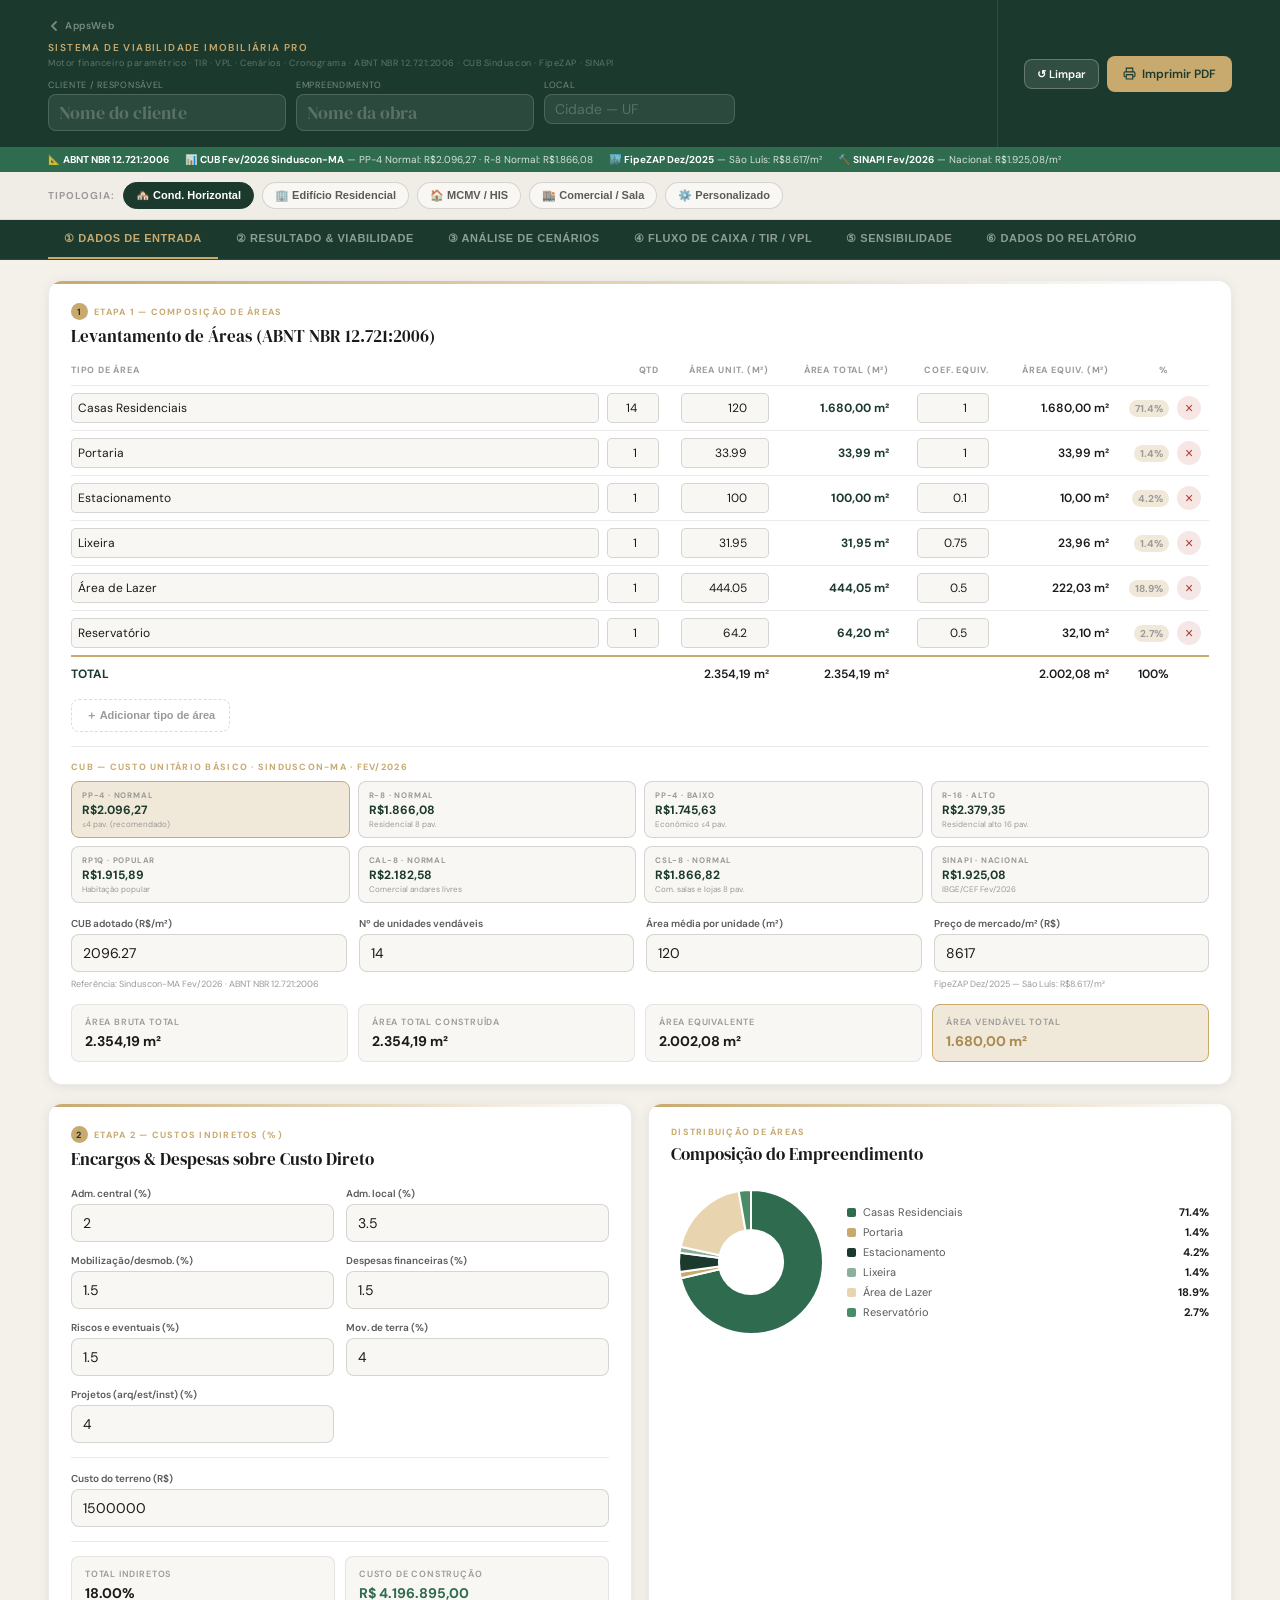
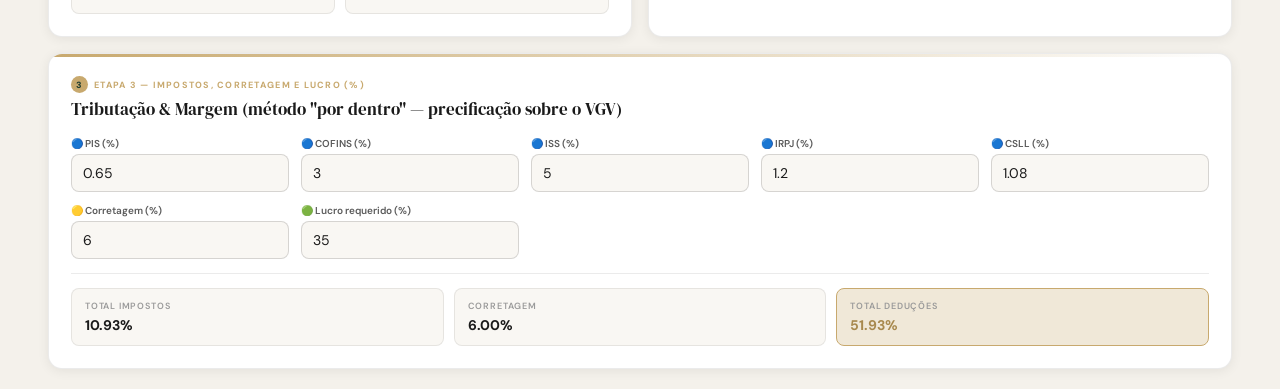
==== commit 0309e65b: "feat: improve mobile responsiveness of viabilidade-imobiliaria app - Header empilha verticalmente em" ====
--- a/apps/viabilidade-imobiliaria.html
+++ b/apps/viabilidade-imobiliaria.html
@@ -302,6 +302,89 @@
 .pdf-only{display:none;}
 
 /* =========================================================
+   BOTÃO VOLTAR
+   ========================================================= */
+.back-btn{display:inline-flex;align-items:center;gap:5px;font-size:10px;font-weight:600;letter-spacing:.06em;color:rgba(255,255,255,.4);text-decoration:none;padding:3px 0;margin-bottom:6px;transition:color .15s;}
+.back-btn:hover{color:var(--gold);}
+.back-btn svg{width:12px;height:12px;stroke:currentColor;fill:none;}
+
+/* =========================================================
+   MOBILE — Melhorias para dispositivos touch
+   ========================================================= */
+
+/* Norma bar: rolagem horizontal em vez de quebrar linha */
+@media(max-width:768px){
+  .norma-bar{flex-wrap:nowrap;overflow-x:auto;-webkit-overflow-scrolling:touch;scrollbar-width:none;gap:12px;}
+  .norma-bar::-webkit-scrollbar{display:none;}
+  .norma-badge{white-space:nowrap;flex-shrink:0;}
+}
+
+/* Tipologia bar: rolagem horizontal em mobile */
+@media(max-width:768px){
+  .tipologia-bar{flex-wrap:nowrap;overflow-x:auto;-webkit-overflow-scrolling:touch;scrollbar-width:none;}
+  .tipologia-bar::-webkit-scrollbar{display:none;}
+  .tipologia-btn{flex-shrink:0;}
+  .tipologia-label{flex-shrink:0;}
+}
+
+/* Header: empilha verticalmente em telas pequenas */
+@media(max-width:640px){
+  .header{flex-direction:column;align-items:stretch;gap:0;padding-bottom:12px;}
+  .header-left{padding-bottom:10px;}
+  .header-right{
+    border-left:none;
+    border-top:1px solid rgba(255,255,255,.1);
+    margin-left:0;
+    padding:12px 0 0 0;
+    justify-content:flex-start;
+  }
+  .header-fields{flex-direction:column;}
+  .header-field{width:100%;}
+  .header-input{font-size:16px;} /* previne zoom no iOS */
+}
+
+/* Inputs com target de toque adequado (mínimo 44px) em mobile */
+@media(max-width:640px){
+  .field input,.field select{
+    height:44px;
+    font-size:16px; /* previne zoom automático no iOS */
+  }
+  .pav-inp{height:38px;font-size:15px;}
+  .btn{padding:12px 18px;font-size:13px;min-height:44px;}
+  .btn-sm{padding:10px 14px;font-size:12px;min-height:40px;}
+  .tipologia-btn{padding:8px 14px;font-size:12px;min-height:40px;}
+  .add-row-btn{padding:10px 16px;font-size:12px;min-height:40px;}
+}
+
+/* Ajuste de grids de métricas em telas muito pequenas */
+@media(max-width:420px){
+  .m2,.m3,.m4,.m5{grid-template-columns:1fr!important;}
+  .kpi-row{grid-template-columns:1fr 1fr!important;}
+  .mrow.m2{grid-template-columns:1fr 1fr;}
+}
+
+/* Ajuste da tabela de áreas em mobile */
+@media(max-width:600px){
+  .tbl{min-width:480px;}
+  .fc-table-container{max-height:50vh;}
+}
+
+/* Cenários: 1 coluna em mobile */
+@media(max-width:600px){
+  .scenario-grid{grid-template-columns:1fr!important;}
+}
+
+/* Grid de assinaturas: 1 coluna em mobile */
+@media(max-width:480px){
+  .sig-grid{grid-template-columns:1fr!important;}
+}
+
+/* Preço da unidade (número grande) — ajuste em mobile */
+@media(max-width:480px){
+  #s-preco-apt{font-size:clamp(22px,6vw,32px)!important;}
+}
+
+/* =========================================================
    ██████  PRINT / PDF  ██████
    Estrutura organizada por seção, sem quebras indesejadas
    ========================================================= */
@@ -519,6 +602,7 @@
 <!-- ===== HEADER ===== -->
 <div class="header no-print">
   <div class="header-left">
+    <a class="back-btn" href="../index.html"><svg viewBox="0 0 12 12" stroke-width="1.8" stroke-linecap="round" stroke-linejoin="round"><path d="M8 2L4 6l4 4"/></svg>AppsWeb</a>
     <div class="header-eyebrow">Sistema de Viabilidade Imobiliária PRO</div>
     <div class="header-subline">Motor financeiro paramétrico · TIR · VPL · Cenários · Cronograma · ABNT NBR 12.721:2006 · CUB Sinduscon · FipeZAP · SINAPI</div>
     <div class="header-fields">
